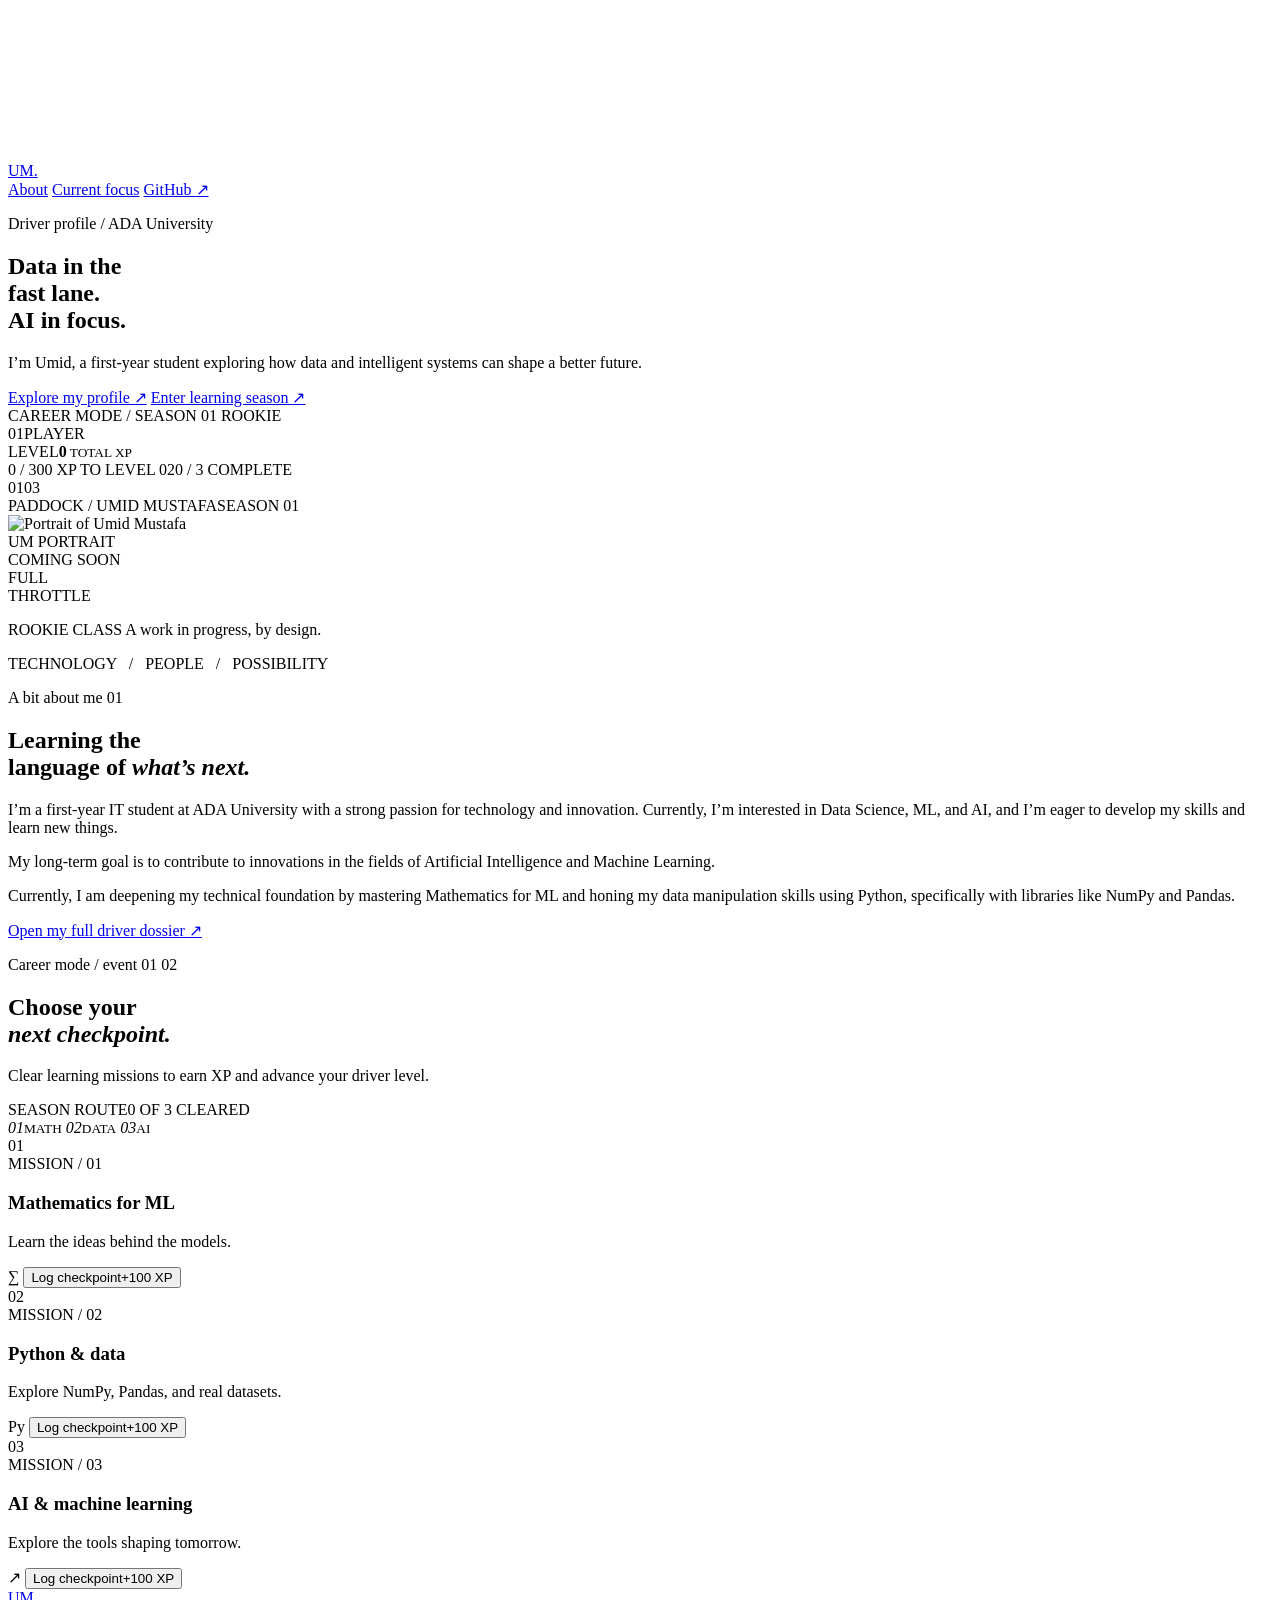
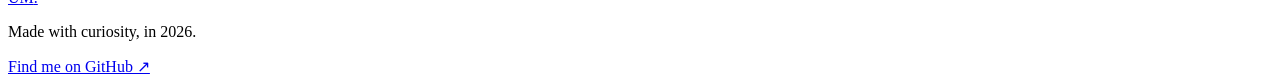
==== index.html @ b8871a7c "First commit: homepage" ====
<!doctype html>
<html lang="en">
  <head>
    <meta charset="utf-8" />
    <meta name="viewport" content="width=device-width, initial-scale=1" />
    <meta
      name="description"
      content="Umid Mustafa is an IT student at ADA University exploring data science, machine learning, and artificial intelligence."
    />
    <meta name="theme-color" content="#090e18" />
    <title>Umid Mustafa — Data in the Fast Lane</title>
    <link rel="preconnect" href="https://fonts.googleapis.com" />
    <link rel="preconnect" href="https://fonts.gstatic.com" crossorigin />
    <link
      href="https://fonts.googleapis.com/css2?family=DM+Mono:wght@400;500&family=Manrope:wght@400;500;600;700;800&display=swap"
      rel="stylesheet"
    />
    <link rel="stylesheet" href="styles.css" />
  </head>
  <body>
    <canvas id="neural-canvas" aria-hidden="true"></canvas>
    <header class="site-header">
      <a class="wordmark" href="#home" aria-label="Umid Mustafa, home">UM<span>.</span></a>
      <nav class="site-nav" aria-label="Main navigation">
          <a href="about.html">About</a>
        <a href="#focus">Current focus</a>
        <a class="nav-link" href="https://github.com/UmidMustafa" target="_blank" rel="noreferrer">
          GitHub <span aria-hidden="true">↗</span>
        </a>
      </nav>
    </header>

    <main>
      <section class="hero" id="home" aria-labelledby="hero-title">
        <div class="hero-copy">
          <p class="eyebrow"><span class="status-dot"></span> Driver profile / ADA University</p>
          <h1 id="hero-title">Data in the<br />fast lane.<br /><span>AI in focus.</span></h1>
          <p class="hero-intro">
            I’m Umid, a first-year student exploring how data and intelligent systems can shape a better future.
          </p>
          <div class="hero-actions">
            <a class="button button-primary" href="about.html">Explore my profile <span aria-hidden="true">↗</span></a>
            <a class="text-link" href="#focus">Enter learning season <span aria-hidden="true">↗</span></a>
          </div>
          <div class="season-card" aria-label="Career mode player progress">
            <div class="season-card-top"><span>CAREER MODE / SEASON 01</span><span class="season-status"><i></i> ROOKIE</span></div>
            <div class="season-level"><span class="level-number">01</span><span class="level-copy">PLAYER<br />LEVEL</span><span class="season-total"><strong class="xp-total">0</strong><small> TOTAL XP</small></span></div>
            <div class="xp-track" role="progressbar" aria-label="Progress to next level" aria-valuemin="0" aria-valuemax="300" aria-valuenow="0"><span class="xp-fill"></span></div>
            <div class="season-card-bottom"><span class="level-progress">0 / 300 XP TO LEVEL 02</span><span class="mission-counter">0 / 3 COMPLETE</span></div>
          </div>
          <div class="hero-index" aria-hidden="true"><span>01</span><span class="index-line"></span><span>03</span></div>
        </div>

        <div class="portrait-column">
          <div class="portrait-label"><span>PADDOCK / UMID MUSTAFA</span><span>SEASON 01</span></div>
          <div class="portrait-frame">
            <img class="portrait-image" src="pp.jpeg" alt="Portrait of Umid Mustafa" />
            <div class="portrait-placeholder" aria-hidden="true">
              <span class="placeholder-initials">UM</span>
              <span class="placeholder-caption">PORTRAIT<br />COMING SOON</span>
            </div>
            <span class="portrait-stamp" aria-hidden="true">FULL<br />THROTTLE</span>
          </div>
          <p class="portrait-note"><span>ROOKIE CLASS</span> A work in progress, by design.</p>
        </div>
        <div class="hero-side-note" aria-hidden="true">TECHNOLOGY &nbsp; / &nbsp; PEOPLE &nbsp; / &nbsp; POSSIBILITY</div>
      </section>

      <section class="about section-wrap" id="about" aria-labelledby="about-title">
        <div class="section-heading">
          <p class="eyebrow">A bit about me <span class="section-number">01</span></p>
          <h2 id="about-title">Learning the<br />language of <em>what’s next.</em></h2>
        </div>
        <div class="about-copy">
          <p class="about-lead">
            I’m a first-year IT student at ADA University with a strong passion for technology and innovation.
            Currently, I’m interested in Data Science, ML, and AI, and I’m eager to develop my skills and learn new things.
          </p>
          <p>
            My long-term goal is to contribute to innovations in the fields of Artificial Intelligence and Machine Learning.
          </p>
          <p>
            Currently, I am deepening my technical foundation by mastering Mathematics for ML and honing my data
            manipulation skills using Python, specifically with libraries like NumPy and Pandas.
          </p>
          <a class="text-link about-link" href="about.html">Open my full driver dossier <span aria-hidden="true">↗</span></a>
        </div>
      </section>

      <section class="focus" id="focus" aria-labelledby="focus-title">
        <div class="focus-inner">
          <div class="focus-heading">
            <p class="eyebrow">Career mode / event 01 <span class="section-number">02</span></p>
            <h2 id="focus-title">Choose your<br /><em>next checkpoint.</em></h2>
            <p class="focus-intro">Clear learning missions to earn XP and advance your driver level.</p>
          </div>
          <div class="focus-list">
            <div class="career-route" aria-label="Career mode checkpoint route">
              <div class="route-label"><span>SEASON ROUTE</span><span class="route-counter">0 OF 3 CLEARED</span></div>
              <div class="route-stops">
                <span class="route-progress"></span>
                <span class="route-stop" data-route="math"><i>01</i><small>MATH</small></span>
                <span class="route-stop" data-route="python"><i>02</i><small>DATA</small></span>
                <span class="route-stop" data-route="ai"><i>03</i><small>AI</small></span>
              </div>
            </div>
            <article class="focus-item" data-mission="math">
              <span class="focus-index">01</span>
              <div class="mission-copy"><span class="mission-kicker">MISSION / 01</span><h3>Mathematics for ML</h3><p>Learn the ideas behind the models.</p></div>
              <span class="focus-symbol" aria-hidden="true">∑</span>
              <button class="mission-button" type="button" aria-pressed="false"><span class="mission-action-label">Log checkpoint</span><span class="mission-award">+100 XP</span></button>
            </article>
            <article class="focus-item" data-mission="python">
              <span class="focus-index">02</span>
              <div class="mission-copy"><span class="mission-kicker">MISSION / 02</span><h3>Python &amp; data</h3><p>Explore NumPy, Pandas, and real datasets.</p></div>
              <span class="focus-symbol focus-python" aria-hidden="true">Py</span>
              <button class="mission-button" type="button" aria-pressed="false"><span class="mission-action-label">Log checkpoint</span><span class="mission-award">+100 XP</span></button>
            </article>
            <article class="focus-item" data-mission="ai">
              <span class="focus-index">03</span>
              <div class="mission-copy"><span class="mission-kicker">MISSION / 03</span><h3>AI &amp; machine learning</h3><p>Explore the tools shaping tomorrow.</p></div>
              <span class="focus-symbol" aria-hidden="true">↗</span>
              <button class="mission-button" type="button" aria-pressed="false"><span class="mission-action-label">Log checkpoint</span><span class="mission-award">+100 XP</span></button>
            </article>
          </div>
        </div>
      </section>
    </main>

    <footer class="site-footer">
      <a class="wordmark" href="#home" aria-label="Back to top">UM<span>.</span></a>
      <p>Made with curiosity, in 2026.</p>
      <a class="footer-link" href="https://github.com/UmidMustafa" target="_blank" rel="noreferrer">Find me on GitHub ↗</a>
    </footer>
    <script src="script.js"></script>
  </body>
</html>
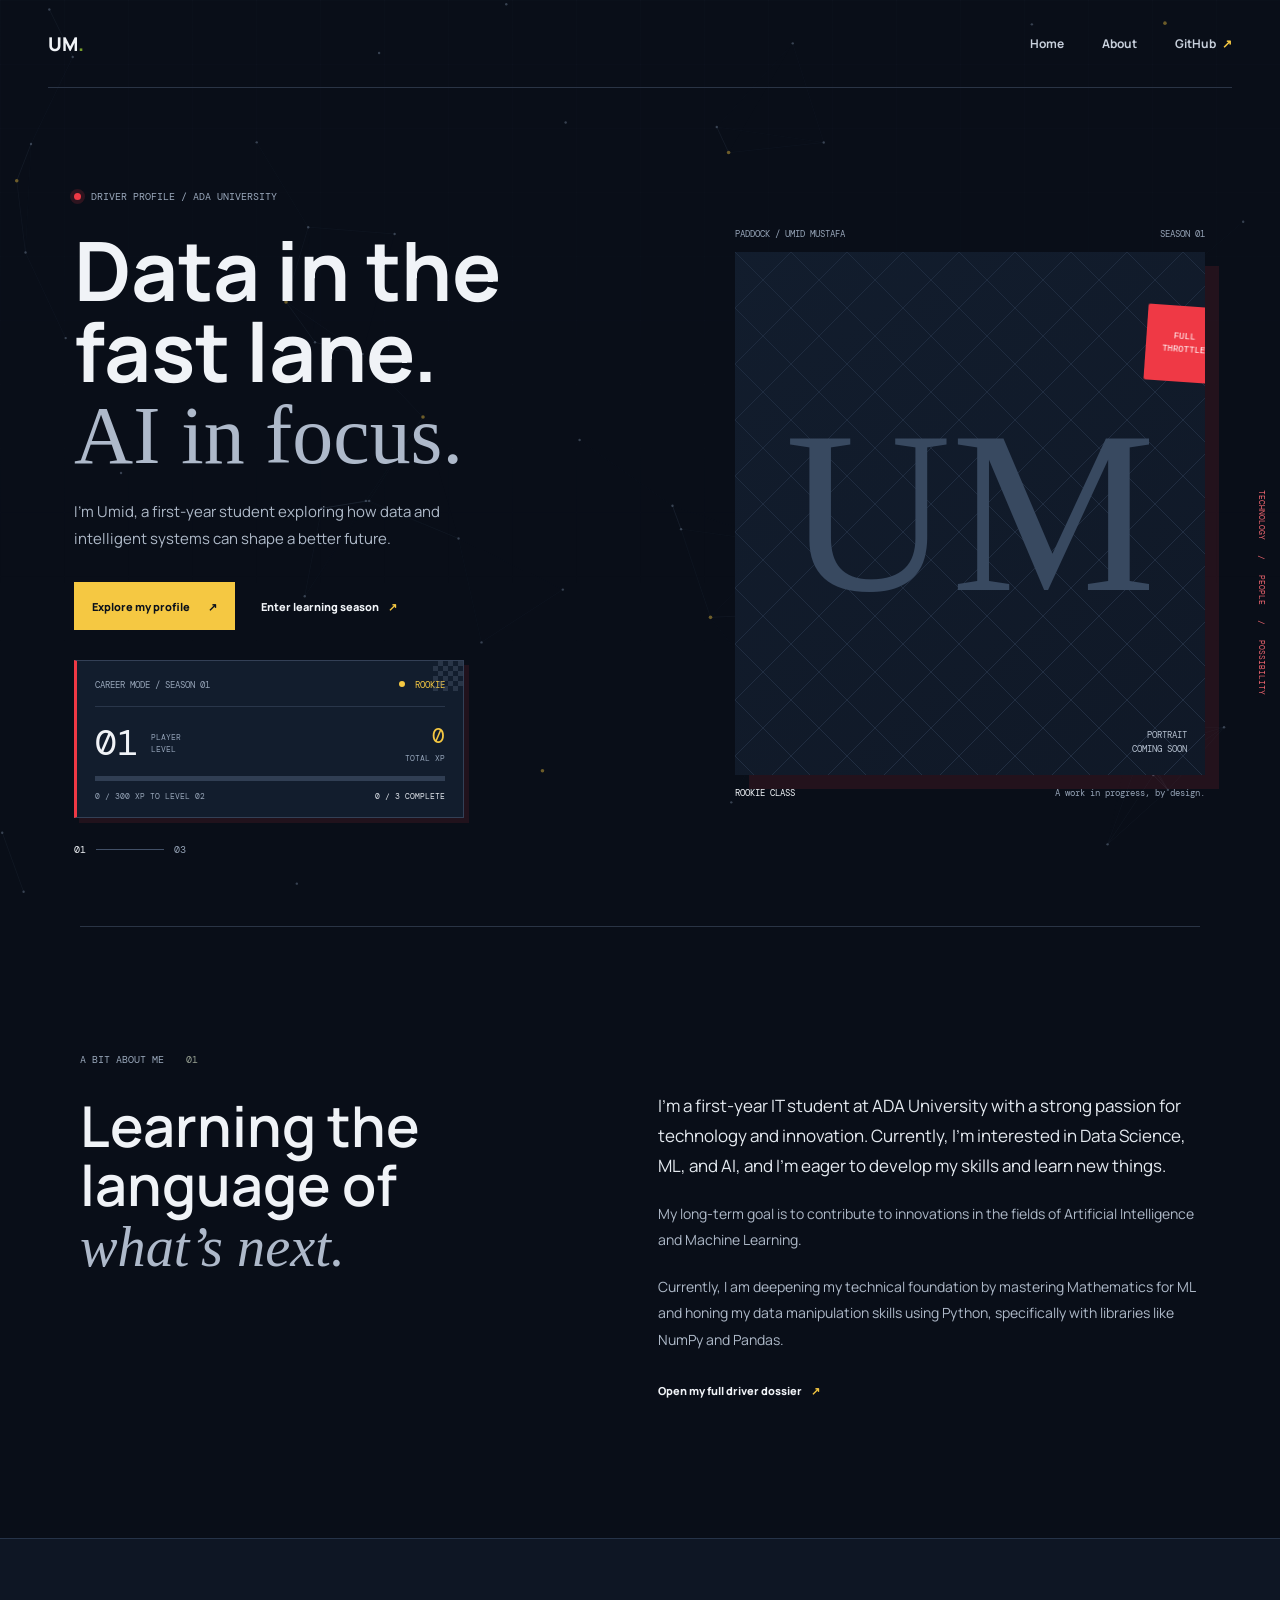
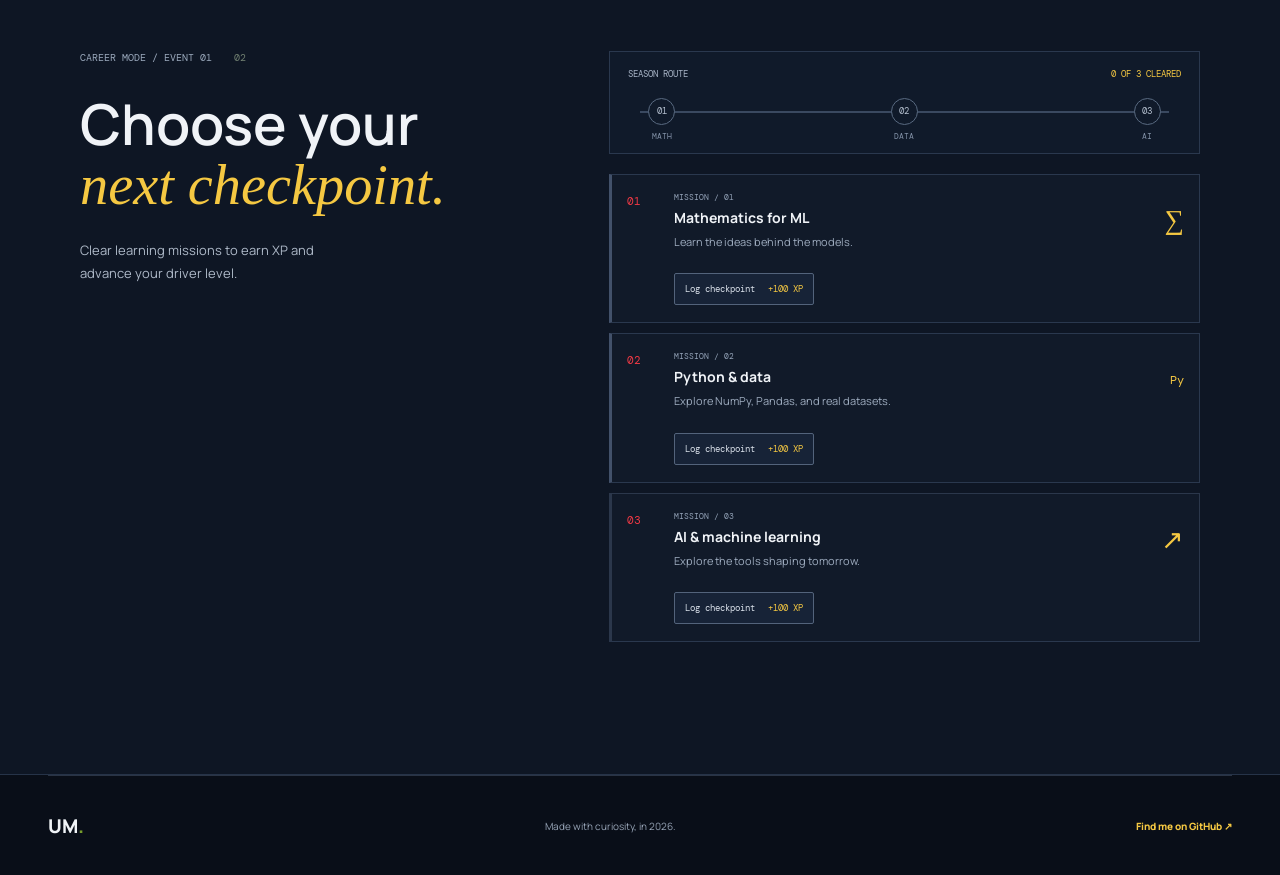
==== commit 2b1472b7: "Fifth commit: simplify home navigation" ====
--- a/index.html
+++ b/index.html
@@ -22,8 +22,8 @@
     <header class="site-header">
       <a class="wordmark" href="#home" aria-label="Umid Mustafa, home">UM<span>.</span></a>
       <nav class="site-nav" aria-label="Main navigation">
-          <a href="about.html">About</a>
-        <a href="#focus">Current focus</a>
+        <a href="#home">Home</a>
+        <a href="about.html">About</a>
         <a class="nav-link" href="https://github.com/UmidMustafa" target="_blank" rel="noreferrer">
           GitHub <span aria-hidden="true">↗</span>
         </a>
--- a/styles.css
+++ b/styles.css
@@ -0,0 +1,456 @@
+:root {
+  color-scheme: light;
+  --paper: #f4f5ef;
+  --ink: #172019;
+  --muted: #687168;
+  --green: #c8f169;
+  --line: #d9ddd3;
+  --serif: Georgia, "Times New Roman", serif;
+  --sans: "Manrope", "Avenir Next", sans-serif;
+  --mono: "DM Mono", "Courier New", monospace;
+}
+
+* { box-sizing: border-box; }
+html { scroll-behavior: smooth; }
+body {
+  margin: 0;
+  background: var(--paper);
+  color: var(--ink);
+  font-family: var(--sans);
+  -webkit-font-smoothing: antialiased;
+}
+a { color: inherit; text-decoration: none; }
+.site-header, .site-footer {
+  width: min(1320px, calc(100% - 96px));
+  margin-inline: auto;
+  display: flex;
+  align-items: center;
+  justify-content: space-between;
+}
+.site-header { height: 88px; border-bottom: 1px solid var(--line); }
+.wordmark { font-size: 19px; font-weight: 800; letter-spacing: 0; }
+.wordmark span { color: #769d2c; }
+.site-nav { display: flex; align-items: center; gap: 38px; font-size: 12px; font-weight: 700; }
+.site-nav a, .footer-link { transition: opacity 180ms ease; }
+.site-nav a:hover, .footer-link:hover { opacity: .58; }
+.nav-link span { padding-left: 4px; }
+
+.hero {
+  position: relative;
+  width: min(1320px, calc(100% - 96px));
+  min-height: 690px;
+  margin-inline: auto;
+  padding: 82px 0 70px;
+  display: grid;
+  grid-template-columns: 1.05fr .95fr;
+  align-items: center;
+  gap: 7%;
+}
+.hero-copy { padding: 20px 0 0 4.5%; }
+.eyebrow {
+  display: flex;
+  align-items: center;
+  gap: 10px;
+  margin: 0;
+  color: var(--muted);
+  font: 10px var(--mono);
+  letter-spacing: 0;
+  text-transform: uppercase;
+}
+.status-dot { width: 7px; height: 7px; border-radius: 50%; background: #779e34; box-shadow: 0 0 0 4px #e4edcf; }
+h1, h2, h3, p { margin-top: 0; }
+h1 {
+  margin: 27px 0 22px;
+  font-size: clamp(52px, 6.4vw, 88px);
+  line-height: .99;
+  font-weight: 700;
+  letter-spacing: 0;
+}
+h1 span, h2 em { font-family: var(--serif); font-weight: 400; }
+h1 span { color: #6d776e; }
+.hero-intro { max-width: 430px; margin-bottom: 30px; color: #505b52; font-size: 15px; line-height: 1.8; }
+.hero-actions { display: flex; align-items: center; gap: 26px; flex-wrap: wrap; }
+.button { min-height: 48px; display: inline-flex; align-items: center; gap: 18px; padding: 0 18px; font-size: 11px; font-weight: 800; }
+.button-primary { background: var(--green); transition: background 180ms ease, transform 180ms ease; }
+.button-primary:hover { background: #b6e451; transform: translateY(-2px); }
+.text-link { font-size: 11px; font-weight: 800; }
+.text-link span { margin-left: 7px; }
+.hero-index { width: 112px; display: flex; align-items: center; gap: 10px; margin-top: 76px; color: var(--muted); font: 10px var(--mono); }
+.hero-index span:first-child { color: var(--ink); }
+.index-line { flex: 1; height: 1px; background: #b7c0b5; }
+.portrait-column { position: relative; width: min(100%, 470px); justify-self: center; }
+.portrait-label, .portrait-note { display: flex; justify-content: space-between; color: var(--muted); font: 9px var(--mono); }
+.portrait-label { margin-bottom: 12px; }
+.portrait-frame {
+  position: relative;
+  aspect-ratio: 4 / 4.45;
+  overflow: hidden;
+  background-color: #e3e8dc;
+  background-image: linear-gradient(135deg, transparent 49.8%, #d4dccd 50%, transparent 50.2%), linear-gradient(45deg, transparent 49.8%, #d4dccd 50%, transparent 50.2%);
+  background-size: 56px 56px;
+}
+.portrait-image { position: absolute; inset: 0; width: 100%; height: 100%; object-fit: cover; object-position: center 35%; opacity: 0; transition: opacity 250ms ease; }
+.portrait-frame.has-image .portrait-image { opacity: 1; }
+.portrait-frame.has-image .portrait-placeholder { opacity: 0; }
+.portrait-placeholder { position: absolute; inset: 0; display: grid; place-items: center; transition: opacity 250ms ease; }
+.placeholder-initials { color: #bbc6b2; font-family: var(--serif); font-size: clamp(110px, 19vw, 230px); line-height: 1; }
+.placeholder-caption { position: absolute; right: 18px; bottom: 18px; color: #737e72; font: 9px/1.6 var(--mono); text-align: right; }
+.portrait-stamp { position: absolute; z-index: 1; right: -17px; top: 54px; width: 76px; height: 76px; display: grid; place-content: center; border-radius: 50%; background: var(--green); color: var(--ink); font: 9px/1.4 var(--mono); text-align: center; transform: rotate(9deg); }
+.portrait-note { margin: 12px 0 0; }
+.portrait-note span { color: var(--ink); }
+.hero-side-note { position: absolute; right: -35px; top: 48%; color: #9aa399; font: 8px var(--mono); writing-mode: vertical-rl; }
+
+.section-wrap { width: min(1120px, calc(100% - 96px)); margin-inline: auto; }
+.about { display: grid; grid-template-columns: .9fr 1.1fr; gap: 12%; padding-block: 126px 138px; border-top: 1px solid var(--line); }
+.section-number { margin-left: 12px; color: #97a092; }
+.section-heading h2, .focus-heading h2 { margin: 30px 0 0; font-size: clamp(38px, 4.4vw, 58px); line-height: 1.05; font-weight: 600; }
+.section-heading h2 em, .focus-heading h2 em { color: #6d776e; }
+.about-copy { padding-top: 38px; }
+.about-copy p { margin-bottom: 20px; color: #586258; font-size: 14px; line-height: 1.9; }
+.about-copy .about-lead { color: var(--ink); font-size: 17px; line-height: 1.75; }
+.about-link { display: inline-block; margin-top: 9px; }
+
+.focus { background: #1d2921; color: var(--paper); }
+.focus-inner { width: min(1120px, calc(100% - 96px)); margin-inline: auto; padding-block: 112px 122px; display: grid; grid-template-columns: .8fr 1.2fr; gap: 12%; }
+.focus .eyebrow { color: #a9b5a9; }
+.focus .section-number { color: #718071; }
+.focus-heading h2 { margin-top: 30px; }
+.focus-heading h2 em { color: var(--green); }
+.focus-intro { max-width: 265px; margin: 24px 0 0; color: #b0bbb1; font-size: 13px; line-height: 1.8; }
+.focus-list { padding-top: 10px; }
+.focus-item { min-height: 112px; display: grid; grid-template-columns: 38px 1fr 40px; align-items: center; gap: 15px; border-top: 1px solid #3c493f; }
+.focus-item:last-child { border-bottom: 1px solid #3c493f; }
+.focus-index { align-self: start; padding-top: 31px; color: #92a092; font: 10px var(--mono); }
+.focus-item h3 { margin: 0 0 7px; font-size: 15px; font-weight: 700; }
+.focus-item p { margin: 0; color: #aeb8af; font-size: 11px; line-height: 1.6; }
+.focus-symbol { justify-self: end; color: var(--green); font: 27px var(--serif); }
+.focus-python { font: 12px var(--mono); }
+
+.site-footer { min-height: 100px; }
+.site-footer p, .footer-link { margin: 0; color: var(--muted); font-size: 10px; }
+.footer-link { color: var(--ink); font-weight: 800; }
+
+@media (max-width: 800px) {
+  .site-header, .site-footer, .hero { width: min(100% - 48px, 620px); }
+  .site-header { height: 72px; }
+  .site-nav { gap: 20px; }
+  .hero { min-height: auto; padding: 68px 0 82px; grid-template-columns: 1fr; gap: 56px; }
+  .hero-copy { padding-left: 0; }
+  h1 { font-size: clamp(56px, 11vw, 78px); }
+  .hero-index { margin-top: 44px; }
+  .portrait-column { width: min(100%, 430px); }
+  .hero-side-note { right: -15px; top: auto; bottom: 140px; }
+  .section-wrap, .focus-inner { width: min(100% - 48px, 620px); }
+  .about, .focus-inner { grid-template-columns: 1fr; gap: 34px; }
+  .about { padding-block: 86px 94px; }
+  .about-copy { padding-top: 0; }
+  .focus-inner { padding-block: 82px 90px; }
+  .focus-intro { max-width: 380px; }
+}
+@media (max-width: 480px) {
+  .site-header, .site-footer, .hero, .section-wrap, .focus-inner { width: calc(100% - 36px); }
+  .site-nav { gap: 14px; font-size: 10px; }
+  .site-nav a:last-child { display: none; }
+  .hero { padding-top: 56px; gap: 48px; }
+  h1 { font-size: clamp(49px, 14vw, 65px); }
+  .hero-intro { font-size: 14px; }
+  .hero-actions { gap: 20px; }
+  .portrait-stamp { right: -8px; width: 66px; height: 66px; }
+  .about { padding-block: 72px 78px; }
+  .section-heading h2, .focus-heading h2 { font-size: 43px; }
+  .about-copy .about-lead { font-size: 15px; }
+  .focus-inner { padding-block: 72px 78px; }
+  .focus-item { grid-template-columns: 28px 1fr 30px; gap: 10px; }
+  .focus-item h3 { font-size: 13px; }
+  .site-footer { min-height: 88px; gap: 12px; }
+  .site-footer p { display: none; }
+}
+@media (prefers-reduced-motion: reduce) {
+  *, *::before, *::after { scroll-behavior: auto !important; transition-duration: .01ms !important; }
+}
+
+:root {
+  color-scheme: dark;
+  --paper: #090e18;
+  --ink: #f0f3f7;
+  --muted: #9aa8bb;
+  --green: #f5c842;
+  --line: #2a3445;
+  --race-red: #ef3945;
+  --panel: #111a29;
+  --mono: "DM Mono", "Courier New", monospace;
+}
+body { background: var(--paper); color: var(--ink); }
+body::before {
+  position: fixed;
+  z-index: 0;
+  inset: 0;
+  content: "";
+  pointer-events: none;
+  opacity: .16;
+  background-image: linear-gradient(rgba(144, 164, 191, .12) 1px, transparent 1px), linear-gradient(90deg, rgba(144, 164, 191, .12) 1px, transparent 1px);
+  background-size: 64px 64px;
+  mask-image: linear-gradient(to bottom, black, transparent 82%);
+}
+#neural-canvas { position: fixed; z-index: 0; inset: 0; width: 100%; height: 100%; opacity: .6; pointer-events: none; }
+.site-header, main, .site-footer { position: relative; z-index: 1; }
+.site-header { border-color: var(--line); }
+.site-nav { color: #c8d0dc; }
+.nav-link span, .text-link span { color: var(--green); }
+.status-dot { background: var(--race-red); box-shadow: 0 0 0 4px rgba(239, 57, 69, .16); }
+h1 span, .section-heading h2 em { color: #aeb9ca; }
+.hero-intro, .about-copy p { color: #aeb9c8; }
+.button-primary { background: var(--green); color: #0b111b; }
+.button-primary:hover { background: #ffda61; }
+.hero-index, .portrait-label, .portrait-note { color: #96a4b7; }
+.index-line { background: #425067; }
+.portrait-frame {
+  background-color: #111a29;
+  background-image: linear-gradient(135deg, transparent 49.8%, #263348 50%, transparent 50.2%), linear-gradient(45deg, transparent 49.8%, #263348 50%, transparent 50.2%);
+  box-shadow: 14px 14px 0 rgba(239, 57, 69, .11);
+}
+.portrait-placeholder { background: linear-gradient(145deg, rgba(19, 32, 50, .46), rgba(8, 14, 24, .12)); }
+.placeholder-initials { color: #384960; }
+.placeholder-caption { color: #b6c1d0; }
+.portrait-stamp { border-radius: 2px; background: var(--race-red); color: white; font-weight: 500; transform: rotate(4deg); }
+.hero-side-note { color: #ef6670; }
+.about { border-color: var(--line); }
+.about-copy .about-lead { color: #e4e9ef; }
+.focus { border-block: 1px solid #263348; background: #0e1624; color: var(--ink); }
+.focus-inner { align-items: start; }
+.focus .eyebrow { color: #9aa8bb; }
+.focus-heading h2 em { color: var(--green); }
+.focus-intro { color: #aeb9c8; }
+.season-card {
+  margin-top: 30px;
+  padding: 18px 18px 16px;
+  border: 1px solid #334056;
+  border-left: 3px solid var(--race-red);
+  background: #121d2d;
+}
+.season-card-top, .season-card-bottom { display: flex; justify-content: space-between; gap: 12px; color: #97a5b8; font: 9px var(--mono); }
+.season-card-top { padding-bottom: 15px; border-bottom: 1px solid #29364a; }
+.season-status { color: var(--green); }
+.season-status i { display: inline-block; width: 6px; height: 6px; margin-right: 5px; border-radius: 50%; background: var(--green); vertical-align: 1px; }
+.season-level { display: flex; align-items: center; gap: 12px; padding: 15px 0 13px; }
+.level-number { color: var(--ink); font: 36px/.9 var(--mono); }
+.level-copy { color: #93a2b7; font: 8px/1.5 var(--mono); }
+.season-total { margin-left: auto; text-align: right; }
+.season-total strong { color: var(--green); font: 21px var(--mono); }
+.season-total small { display: block; margin-top: 3px; color: #93a2b7; font: 8px var(--mono); }
+.xp-track { height: 5px; overflow: hidden; background: #303e53; }
+.xp-fill { display: block; width: 0; height: 100%; background: var(--green); transition: width 350ms ease; }
+.season-card-bottom { padding-top: 10px; font-size: 8px; }
+.mission-counter { color: #e1e6ed; }
+.focus-list { padding-top: 0; }
+.focus-item {
+  min-height: 138px;
+  grid-template-columns: 34px minmax(0, 1fr) 28px;
+  align-content: center;
+  column-gap: 13px;
+  border-color: #2b374b;
+}
+.focus-item:last-child { border-color: #2b374b; }
+.focus-index { grid-row: 1 / span 2; padding-top: 2px; color: #8292a8; }
+.mission-copy { min-width: 0; }
+.focus-item h3 { margin-bottom: 6px; color: #f0f3f7; font-size: 14px; }
+.focus-item p { color: #9eacbf; font-size: 11px; }
+.focus-symbol { color: var(--green); }
+.mission-button {
+  grid-column: 2 / -1;
+  justify-self: start;
+  display: inline-flex;
+  align-items: center;
+  gap: 13px;
+  min-height: 30px;
+  margin-top: 8px;
+  padding: 0 10px;
+  border: 1px solid #45536a;
+  border-radius: 2px;
+  background: transparent;
+  color: #dce3ec;
+  font: 9px var(--mono);
+  cursor: pointer;
+  transition: background 160ms ease, border-color 160ms ease, color 160ms ease;
+}
+.mission-button:hover { border-color: var(--green); color: var(--green); }
+.mission-award { color: var(--green); }
+.mission-button[aria-pressed="true"] { border-color: var(--green); background: rgba(245, 200, 66, .12); color: var(--green); }
+.mission-button[aria-pressed="true"] .mission-award { display: none; }
+.mission-button[aria-pressed="true"] .mission-action-label::before { content: "✓ "; }
+.site-footer { min-height: 100px; border-top: 1px solid var(--line); }
+.site-footer p { color: #98a5b7; }
+.footer-link { color: var(--green); }
+a:focus-visible, button:focus-visible { outline: 2px solid var(--green); outline-offset: 4px; }
+
+@media (max-width: 800px) {
+  .site-header, .site-footer, .hero { width: min(100% - 48px, 620px); }
+  .section-wrap, .focus-inner { width: min(100% - 48px, 620px); }
+  .focus-inner { gap: 34px; }
+}
+@media (max-width: 480px) {
+  .site-header, .site-footer, .hero, .section-wrap, .focus-inner { width: calc(100% - 36px); }
+  .season-card { padding: 15px 12px 13px; }
+  .season-card-bottom { font-size: 7px; }
+  .focus-item { grid-template-columns: 26px minmax(0, 1fr) 24px; gap: 9px; }
+  .focus-item h3 { font-size: 12px; }
+  .mission-button { min-height: 32px; }
+}
+@media (prefers-reduced-motion: reduce) {
+  #neural-canvas { opacity: .35; }
+  .xp-fill { transition: none; }
+}
+
+.hero-copy .season-card { width: min(100%, 390px); margin-top: 30px; }
+.season-card { position: relative; overflow: hidden; box-shadow: 5px 5px 0 rgba(239, 57, 69, .1); }
+.season-card::after {
+  position: absolute;
+  top: 0;
+  right: 0;
+  width: 30px;
+  height: 30px;
+  background: conic-gradient(#65738a 25%, transparent 0 50%, #65738a 0 75%, transparent 0) 0 / 10px 10px;
+  content: "";
+  opacity: .28;
+  pointer-events: none;
+}
+.hero-index { margin-top: 25px; }
+.focus-heading h2 em { display: inline-block; }
+.career-route { margin-bottom: 20px; padding: 16px 18px 12px; border: 1px solid #2a384e; background: #101a2a; }
+.route-label { display: flex; justify-content: space-between; gap: 12px; color: #a7b3c5; font: 9px var(--mono); }
+.route-counter { color: var(--green); }
+.route-stops { position: relative; display: flex; justify-content: space-between; margin: 18px 12px 0; }
+.route-stops::before { position: absolute; top: 13px; right: 0; left: 0; height: 2px; background: #3a4960; content: ""; }
+.route-progress { position: absolute; z-index: 1; top: 13px; left: 0; width: 0; max-width: 100%; height: 2px; background: var(--race-red); box-shadow: 0 0 10px rgba(239, 57, 69, .7); transition: width 350ms ease; }
+.route-stop { position: relative; z-index: 2; display: grid; justify-items: center; gap: 6px; min-width: 44px; color: #8392a8; }
+.route-stop i { width: 27px; height: 27px; display: grid; place-items: center; border: 1px solid #596a81; border-radius: 50%; background: #101a2a; color: #b6c1d0; font: normal 9px var(--mono); transition: color 180ms ease, border-color 180ms ease, background 180ms ease; }
+.route-stop small { font: 8px var(--mono); }
+.route-stop.is-complete i { border-color: var(--green); background: var(--green); color: #111827; }
+.route-stop.is-complete small { color: var(--green); }
+.focus-item {
+  position: relative;
+  min-height: 134px;
+  margin-bottom: 10px;
+  padding: 17px 15px;
+  border: 1px solid #2a384e;
+  border-left: 3px solid #42516a;
+  background: #111a29;
+  transition: border-color 180ms ease, background 180ms ease, transform 180ms ease;
+}
+.focus-item:last-child { border-bottom: 1px solid #2a384e; }
+.focus-item:hover { transform: translateX(3px); border-color: #596a81; }
+.focus-item.is-complete { border-left-color: var(--green); background: #152131; }
+.focus-index { color: var(--race-red); font-size: 11px; }
+.mission-kicker { display: block; margin-bottom: 6px; color: #94a3b8; font: 8px var(--mono); }
+.mission-button { min-height: 32px; border-color: #53637b; background: #172337; }
+.mission-button[aria-pressed="true"] { background: rgba(245, 200, 66, .13); }
+.mission-button:hover { background: rgba(245, 200, 66, .08); }
+.mission-symbol { color: var(--green); }
+
+@media (max-width: 800px) {
+  .hero-copy .season-card { margin-top: 24px; }
+  .hero-index { margin-top: 28px; }
+  .focus-item:hover { transform: none; }
+}
+@media (prefers-reduced-motion: reduce) {
+  .focus-item, .route-progress, .route-stop i { transition: none; }
+  .focus-item:hover { transform: none; }
+}
+
+.about-page .site-nav a[aria-current="page"] { color: var(--green); }
+.about-main { position: relative; z-index: 1; }
+.about-hero {
+  width: min(1320px, calc(100% - 96px));
+  min-height: 430px;
+  margin-inline: auto;
+  padding-block: 70px 82px;
+  display: grid;
+  grid-template-columns: 1.05fr .75fr;
+  align-items: center;
+  gap: 10%;
+}
+.about-hero h1 { margin: 24px 0 20px; }
+.about-hero h1 span { color: var(--race-red); }
+.about-hero-copy { max-width: 560px; margin-bottom: 25px; color: #b0bdcf; font-size: 15px; line-height: 1.85; }
+.about-hero .button-primary { margin-top: 2px; }
+.about-player-card { width: 100%; margin: 0; padding: 22px; }
+.about-player-card .season-level { padding-block: 22px 19px; }
+.about-player-card .level-number { font-size: 50px; }
+.about-player-note { margin: 15px 0 0; color: #92a1b5; font: 9px var(--mono); }
+
+.milestone-board {
+  padding-block: 82px 100px;
+  border-block: 1px solid #263348;
+  background: #0e1624;
+}
+.milestone-inner { width: min(1120px, calc(100% - 96px)); margin-inline: auto; }
+.milestone-heading { display: flex; justify-content: space-between; align-items: end; gap: 28px; margin-bottom: 40px; }
+.milestone-heading h2 { margin: 22px 0 0; font-size: clamp(38px, 4.4vw, 58px); line-height: 1.05; font-weight: 600; }
+.milestone-heading h2 em { color: var(--green); font-family: var(--serif); font-weight: 400; }
+.milestone-summary { display: flex; gap: 22px; padding-bottom: 5px; }
+.milestone-summary span { display: grid; gap: 5px; color: #a7b3c5; font: 8px var(--mono); }
+.milestone-summary strong { color: var(--green); font: 17px var(--mono); }
+.milestone-list { position: relative; display: grid; gap: 13px; }
+.milestone-list::before { position: absolute; top: 39px; bottom: 39px; left: 23px; width: 2px; background: #34445b; content: ""; }
+.milestone-card {
+  position: relative;
+  display: grid;
+  grid-template-columns: 48px minmax(0, 1fr);
+  gap: 18px;
+  padding: 20px 24px 21px 12px;
+  border: 1px solid #2a384e;
+  border-left: 3px solid #45556e;
+  background: #111a29;
+}
+.milestone-card.is-cleared { border-left-color: var(--green); }
+.milestone-card.is-active { border-left-color: var(--race-red); }
+.milestone-node { position: relative; z-index: 1; width: 25px; height: 25px; margin: 2px 0 0 0; display: grid; place-items: center; border: 1px solid #64748b; border-radius: 50%; background: #111a29; color: #c4cfdd; font: 8px var(--mono); }
+.milestone-card.is-cleared .milestone-node { border-color: var(--green); background: var(--green); color: #111827; }
+.milestone-card.is-active .milestone-node { border-color: var(--race-red); color: #ff858d; box-shadow: 0 0 0 4px rgba(239, 57, 69, .1); }
+.milestone-content { min-width: 0; }
+.milestone-meta { display: flex; justify-content: space-between; align-items: center; gap: 16px; margin-bottom: 10px; color: #9eacbf; font: 9px var(--mono); }
+.milestone-status { color: var(--green); }
+.is-active .milestone-status { color: #ff7882; }
+.milestone-content h3 { margin: 0 0 8px; color: #f0f3f7; font-size: 18px; }
+.milestone-content p { max-width: 680px; margin: 0; color: #aeb9c8; font-size: 13px; line-height: 1.75; }
+.score-readout { display: flex; align-items: baseline; gap: 7px; margin: 9px 0 12px; color: var(--green); font: 34px var(--mono); }
+.score-readout span { color: #9eacbf; font-size: 13px; }
+.score-meter { height: 5px; max-width: 420px; overflow: hidden; background: #303e53; }
+.score-meter span { display: block; width: 97.6%; height: 100%; background: var(--green); }
+.milestone-footer { display: flex; flex-wrap: wrap; gap: 8px; margin-top: 13px; }
+.milestone-tag { padding: 6px 8px; border: 1px solid #34445b; color: #b8c5d6; font: 8px var(--mono); }
+.milestone-card.is-cleared .milestone-tag { border-color: rgba(245, 200, 66, .35); color: var(--green); }
+.milestone-card.is-active .milestone-tag { border-color: rgba(239, 57, 69, .45); color: #ff858d; }
+
+.about-story { width: min(1120px, calc(100% - 96px)); margin-inline: auto; padding-block: 104px 112px; display: grid; grid-template-columns: .8fr 1.2fr; gap: 12%; }
+.about-story-heading h2 { margin: 26px 0 0; font-size: clamp(36px, 4vw, 52px); line-height: 1.08; font-weight: 600; }
+.about-story-heading h2 em { color: var(--green); font-family: var(--serif); font-weight: 400; }
+.about-story-copy { padding-top: 32px; }
+.about-story-copy p { margin-bottom: 18px; color: #aeb9c8; font-size: 14px; line-height: 1.9; }
+.about-story-copy .about-story-lead { color: #edf1f6; font-size: 17px; line-height: 1.75; }
+.about-return { display: inline-flex; margin-top: 8px; }
+
+@media (max-width: 800px) {
+  .about-hero, .about-story { width: min(100% - 48px, 620px); grid-template-columns: 1fr; gap: 36px; }
+  .about-hero { padding-block: 58px 72px; }
+  .about-player-card { max-width: 450px; }
+  .milestone-inner { width: min(100% - 48px, 620px); }
+  .milestone-heading { align-items: start; flex-direction: column; }
+  .milestone-summary { padding: 0; }
+  .milestone-board { padding-block: 70px 80px; }
+  .about-story { padding-block: 76px 86px; }
+  .about-story-copy { padding-top: 0; }
+}
+@media (max-width: 480px) {
+  .about-hero, .about-story, .milestone-inner { width: calc(100% - 36px); }
+  .about-hero h1 { font-size: 52px; }
+  .about-hero-copy { font-size: 14px; }
+  .about-player-card { padding: 17px 14px; }
+  .milestone-heading h2, .about-story-heading h2 { font-size: 40px; }
+  .milestone-summary { width: 100%; justify-content: space-between; gap: 10px; }
+  .milestone-card { grid-template-columns: 32px minmax(0, 1fr); gap: 10px; padding: 16px 12px 17px 9px; }
+  .milestone-list::before { left: 19px; }
+  .milestone-content h3 { font-size: 15px; }
+  .milestone-content p { font-size: 12px; }
+  .score-readout { font-size: 29px; }
+}
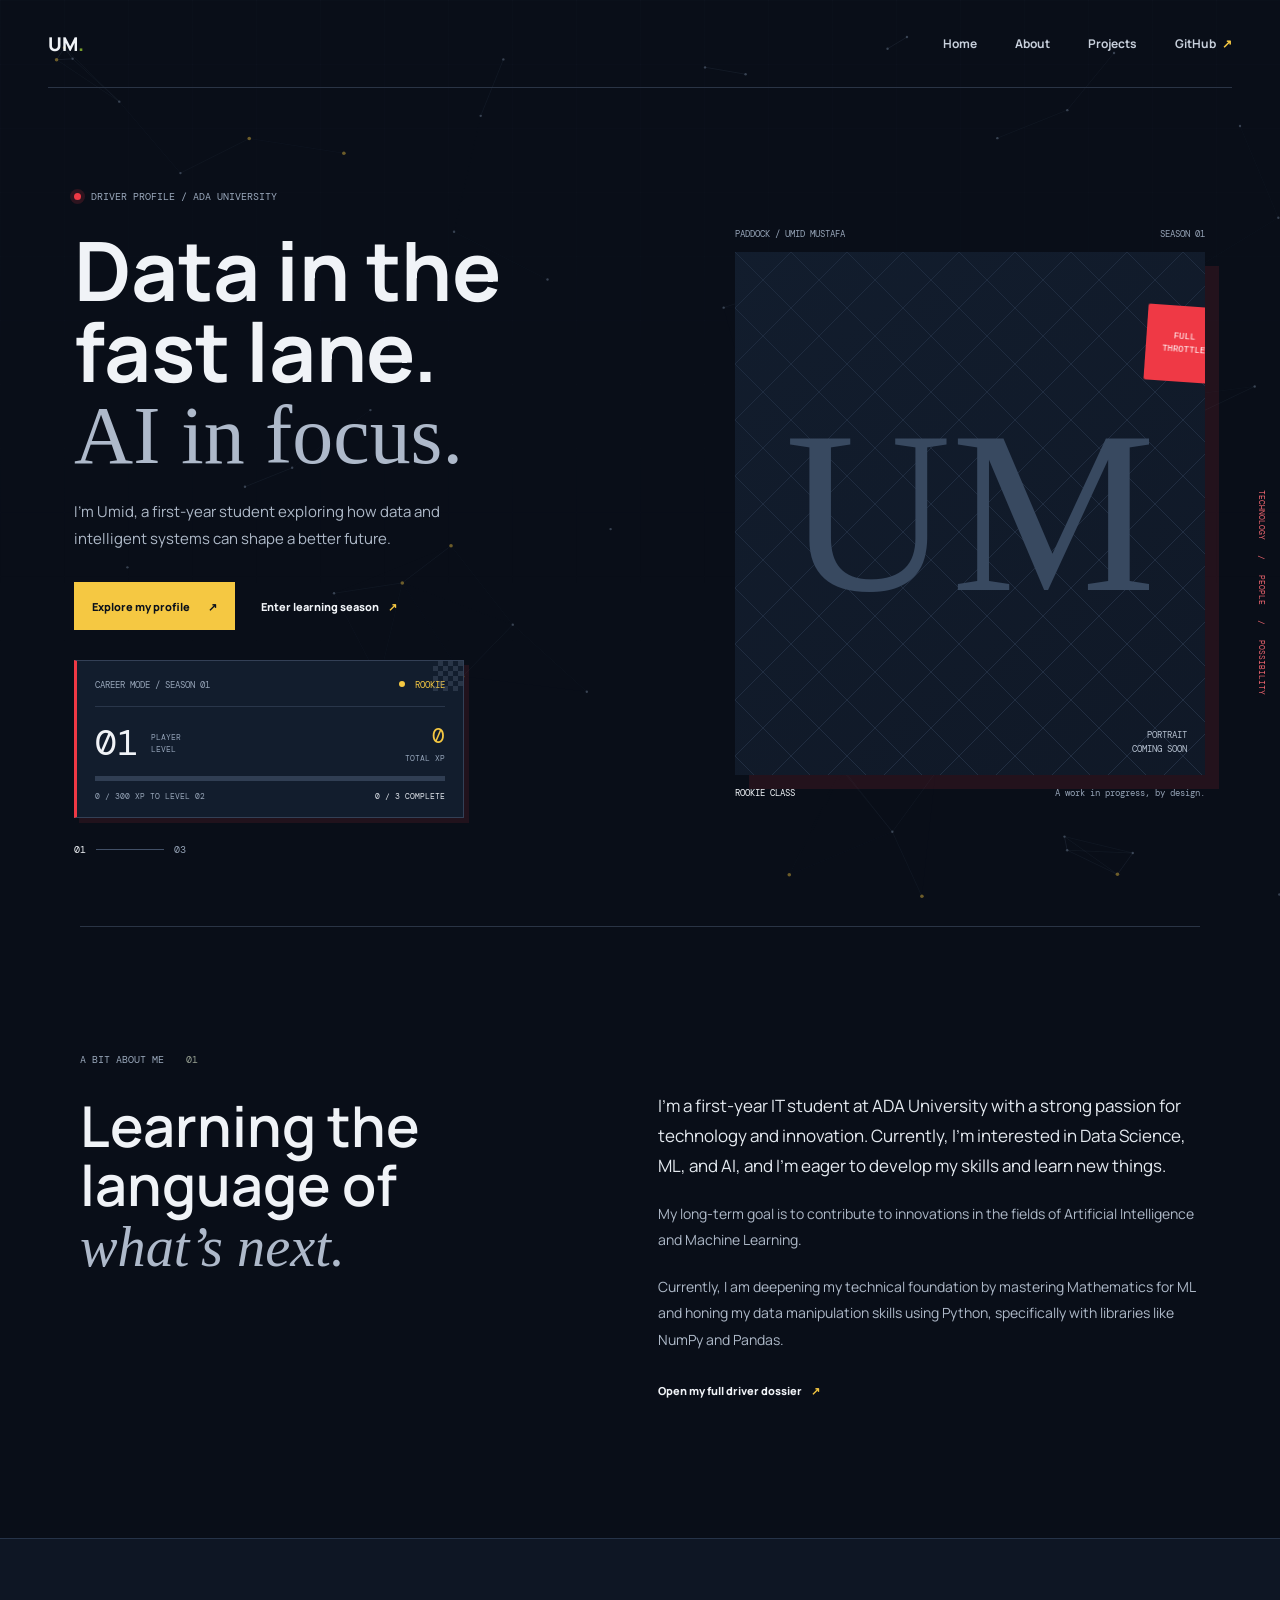
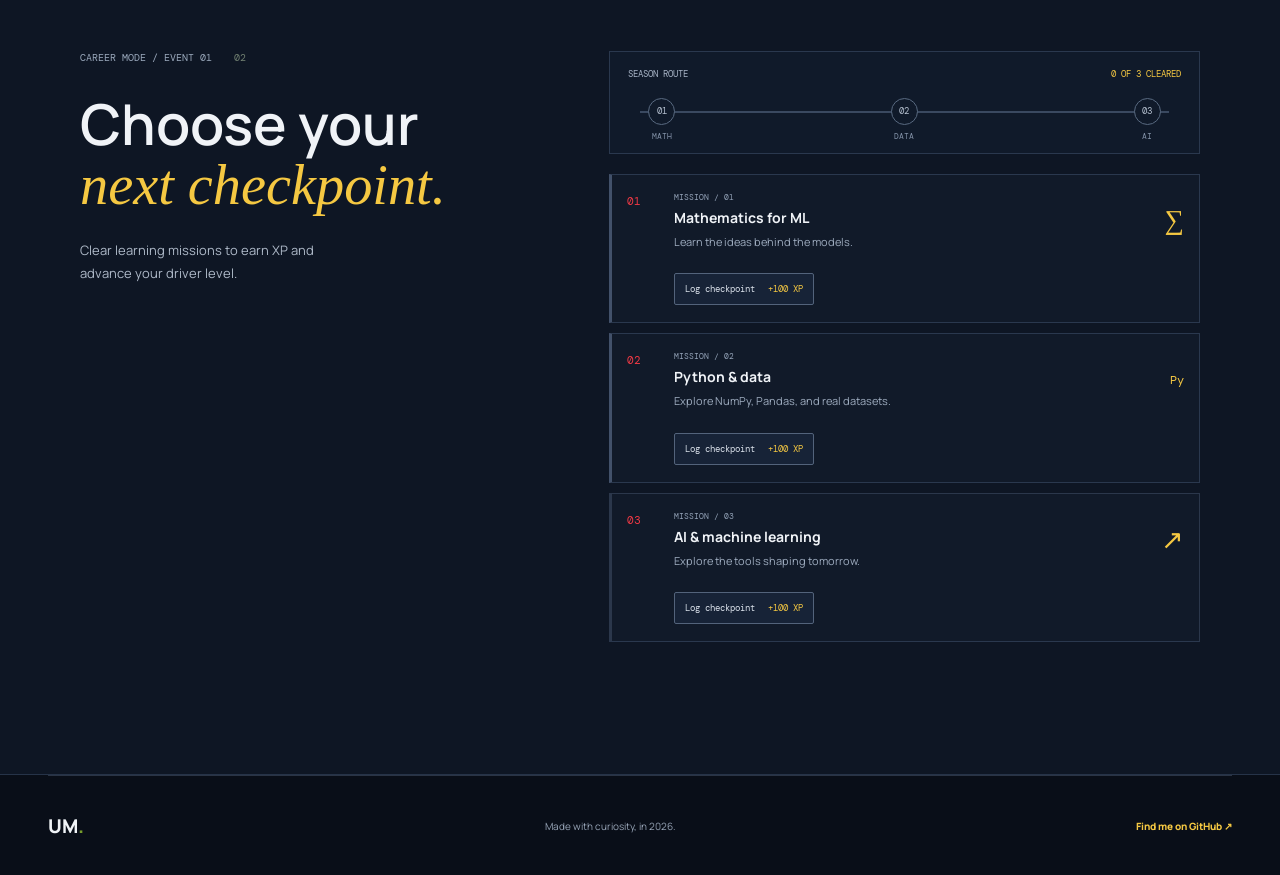
==== commit 47c4180b: "Eleventh commit: link Projects from Home" ====
--- a/index.html
+++ b/index.html
@@ -24,6 +24,7 @@
       <nav class="site-nav" aria-label="Main navigation">
         <a href="#home">Home</a>
         <a href="about.html">About</a>
+        <a href="projects.html">Projects</a>
         <a class="nav-link" href="https://github.com/UmidMustafa" target="_blank" rel="noreferrer">
           GitHub <span aria-hidden="true">↗</span>
         </a>
--- a/styles.css
+++ b/styles.css
@@ -453,4 +453,107 @@
   .milestone-content h3 { font-size: 15px; }
   .milestone-content p { font-size: 12px; }
   .score-readout { font-size: 29px; }
+}
+
+.project-page .site-nav a[aria-current="page"] { color: var(--green); }
+.projects-main { position: relative; z-index: 1; }
+.project-hero {
+  width: min(1320px, calc(100% - 96px));
+  min-height: 430px;
+  margin-inline: auto;
+  padding-block: 72px 82px;
+  display: grid;
+  grid-template-columns: 1.05fr .75fr;
+  align-items: center;
+  gap: 10%;
+}
+.project-hero h1 { margin: 24px 0 20px; }
+.project-hero h1 span { color: var(--green); }
+.project-hero-intro { max-width: 520px; margin-bottom: 25px; color: #b0bdcf; font-size: 15px; line-height: 1.85; }
+.project-hero-stats { display: flex; gap: 30px; margin: 0 0 25px; }
+.project-hero-stats div { display: grid; gap: 4px; }
+.project-hero-stats strong { color: var(--green); font: 22px var(--mono); }
+.project-hero-stats span { color: #9aa8bb; font: 8px var(--mono); }
+.project-status-panel { padding: 22px; border: 1px solid #334056; border-left: 3px solid var(--race-red); background: #121d2d; box-shadow: 5px 5px 0 rgba(239, 57, 69, .1); }
+.project-status-number { margin: 24px 0 10px; color: var(--green); font: 76px/.9 var(--mono); }
+.project-status-name { color: #e5eaf1; font: 12px/1.6 var(--mono); }
+.project-status-footer { display: flex; justify-content: space-between; gap: 12px; margin-top: 21px; padding-top: 13px; border-top: 1px solid #29364a; color: #9aa8bb; font: 8px var(--mono); }
+.project-feature { width: min(1120px, calc(100% - 96px)); margin-inline: auto; padding-block: 28px 98px; display: grid; grid-template-columns: 1.1fr .9fr; align-items: center; gap: 8%; border-top: 1px solid #263348; }
+.project-photo { min-width: 0; margin: 0; border: 1px solid #334056; background: #111a29; }
+.project-photo img { display: block; width: 100%; aspect-ratio: 3 / 2; object-fit: cover; }
+.project-photo figcaption { display: flex; justify-content: space-between; gap: 10px; padding: 11px 13px; color: #9eacbf; font: 8px var(--mono); }
+.project-details h2 { margin: 22px 0 16px; font-size: clamp(36px, 4vw, 52px); line-height: 1.04; font-weight: 600; }
+.project-details h2 em { color: var(--green); font-family: var(--serif); font-weight: 400; }
+.project-description { margin-bottom: 20px; color: #aeb9c8; font-size: 13px; line-height: 1.85; }
+.gate-grid { display: grid; grid-template-columns: repeat(4, minmax(0, 1fr)); gap: 7px; margin: 23px 0 25px; }
+.gate-grid div { min-height: 68px; display: grid; align-content: center; justify-items: center; gap: 5px; border: 1px solid #2a384e; background: #111a29; }
+.gate-grid span { color: var(--green); font: 19px var(--serif); }
+.gate-grid strong { color: #dce3ec; font: 8px var(--mono); }
+.youtube-link { gap: 10px; }
+.youtube-link > span:first-child { color: var(--race-red); }
+
+.logic-lab { display: grid; grid-template-columns: .7fr 1.3fr; align-items: center; gap: 8%; padding: 86px max(48px, calc((100% - 1120px) / 2)); border-block: 1px solid #263348; background: #0e1624; }
+.logic-lab-heading h2, .project-video-heading h2 { margin: 24px 0 14px; font-size: clamp(36px, 4vw, 52px); line-height: 1.05; font-weight: 600; }
+.logic-lab-heading h2 em, .project-video-heading h2 em { color: var(--green); font-family: var(--serif); font-weight: 400; }
+.logic-lab-heading > p:last-child { max-width: 280px; margin: 0; color: #aeb9c8; font-size: 13px; line-height: 1.8; }
+.logic-bench { min-width: 0; padding: 18px; border: 1px solid #34445b; background: #111a29; box-shadow: 5px 5px 0 rgba(239, 57, 69, .08); }
+.gate-selector { display: grid; grid-template-columns: repeat(4, minmax(0, 1fr)); gap: 7px; }
+.gate-selector button { min-height: 38px; border: 1px solid #3b4b62; border-radius: 2px; background: #172337; color: #aeb9c8; font: 9px var(--mono); cursor: pointer; transition: background 160ms ease, border-color 160ms ease, color 160ms ease; }
+.gate-selector button:hover { border-color: var(--green); color: var(--green); }
+.gate-selector button[aria-pressed="true"] { border-color: var(--race-red); background: rgba(239, 57, 69, .14); color: #ff8790; }
+.logic-circuit { min-height: 172px; display: grid; grid-template-columns: minmax(80px, 1fr) minmax(22px, .35fr) minmax(88px, .8fr) minmax(22px, .35fr) minmax(74px, .75fr); align-items: center; gap: 8px; padding: 24px 4px; }
+.logic-inputs { display: grid; gap: 9px; }
+.logic-input { min-width: 0; min-height: 49px; display: flex; justify-content: space-between; align-items: center; gap: 6px; padding: 0 9px; border: 1px solid #465770; border-radius: 2px; background: #152235; color: #aeb9c8; cursor: pointer; }
+.logic-input span { font: 8px var(--mono); }
+.logic-input .logic-bit { color: #c9d4e2; font: 14px var(--mono); }
+.logic-input[aria-pressed="true"] { border-color: var(--green); background: rgba(245, 200, 66, .1); color: var(--green); }
+.logic-input[aria-pressed="true"] .logic-bit { color: var(--green); }
+.logic-wire { height: 2px; background: #52647d; }
+.logic-gate-display { min-height: 92px; display: grid; align-content: center; justify-items: center; gap: 8px; border: 1px solid #3b4b62; background: #172337; }
+.active-gate-label { color: #aeb9c8; font: 7px var(--mono); }
+.gate-symbol { color: var(--green); font: 35px var(--serif); }
+.logic-output { display: grid; justify-items: center; gap: 5px; }
+.logic-output > span, .logic-output-state { color: #9aa8bb; font: 8px var(--mono); }
+.logic-output-bit { color: var(--green); font: 38px var(--mono); }
+.logic-output-state { color: var(--green); }
+.bench-footer { display: flex; justify-content: space-between; gap: 10px; padding-top: 12px; border-top: 1px solid #29364a; color: #8f9db0; font: 8px var(--mono); }
+.bench-footer b { color: var(--green); font-weight: 500; }
+.project-video { width: min(1120px, calc(100% - 96px)); margin-inline: auto; padding-block: 88px 104px; }
+.project-video-heading { display: flex; justify-content: space-between; align-items: end; gap: 28px; margin-bottom: 28px; }
+.project-video-heading h2 { margin-bottom: 0; }
+.project-video-heading .text-link { padding-bottom: 6px; }
+.project-video-frame { width: 100%; aspect-ratio: 16 / 9; border: 1px solid #334056; background: #111a29; }
+.project-video-frame iframe { display: block; width: 100%; height: 100%; border: 0; }
+
+@media (max-width: 800px) {
+  .project-hero, .project-feature, .project-video { width: min(100% - 48px, 620px); }
+  .project-hero { grid-template-columns: 1fr; gap: 34px; padding-block: 58px 72px; }
+  .project-status-panel { max-width: 450px; }
+  .project-feature { grid-template-columns: 1fr; gap: 30px; padding-block: 28px 78px; }
+  .project-details { max-width: 540px; }
+  .logic-lab { grid-template-columns: 1fr; gap: 30px; padding: 70px max(24px, calc((100% - 620px) / 2)); }
+  .logic-lab-heading > p:last-child { max-width: 400px; }
+  .project-video { padding-block: 72px 84px; }
+}
+@media (max-width: 480px) {
+  .project-hero, .project-feature, .project-video { width: calc(100% - 36px); }
+  .project-hero { padding-block: 52px 60px; }
+  .project-hero h1 { font-size: 52px; }
+  .project-hero-intro { font-size: 14px; }
+  .project-hero-stats { gap: 20px; }
+  .project-status-panel { padding: 17px 14px; }
+  .project-status-footer { flex-wrap: wrap; }
+  .project-photo figcaption { font-size: 7px; }
+  .gate-grid { grid-template-columns: repeat(2, minmax(0, 1fr)); }
+  .logic-lab { padding: 62px 18px; }
+  .logic-bench { padding: 13px; }
+  .logic-circuit { min-height: 0; grid-template-columns: 1fr; gap: 11px; padding: 18px 0; }
+  .logic-inputs { grid-template-columns: repeat(2, minmax(0, 1fr)); }
+  .logic-wire { width: 2px; height: 15px; justify-self: center; }
+  .logic-gate-display { min-height: 72px; }
+  .logic-output { padding-block: 6px; }
+  .project-video-heading { align-items: start; flex-direction: column; gap: 16px; }
+}
+@media (prefers-reduced-motion: reduce) {
+  .gate-selector button, .logic-input { transition: none; }
 }
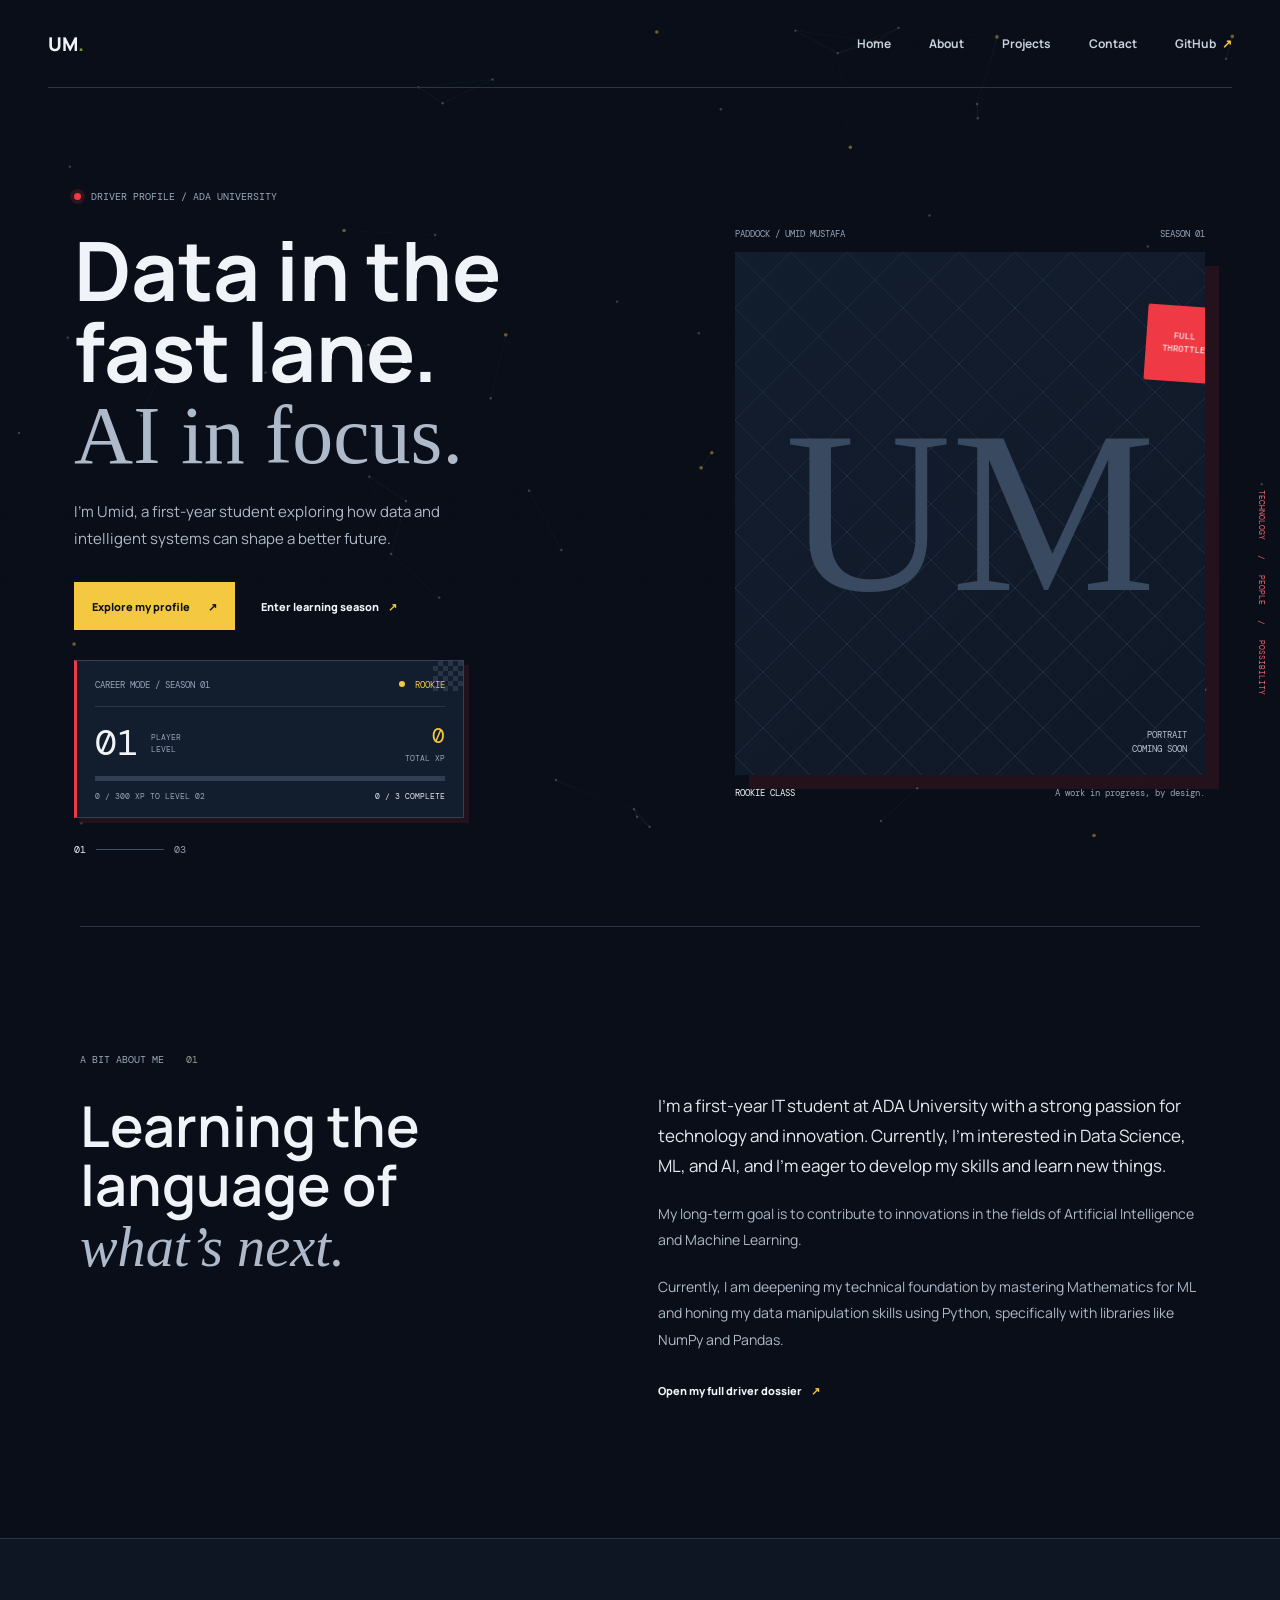
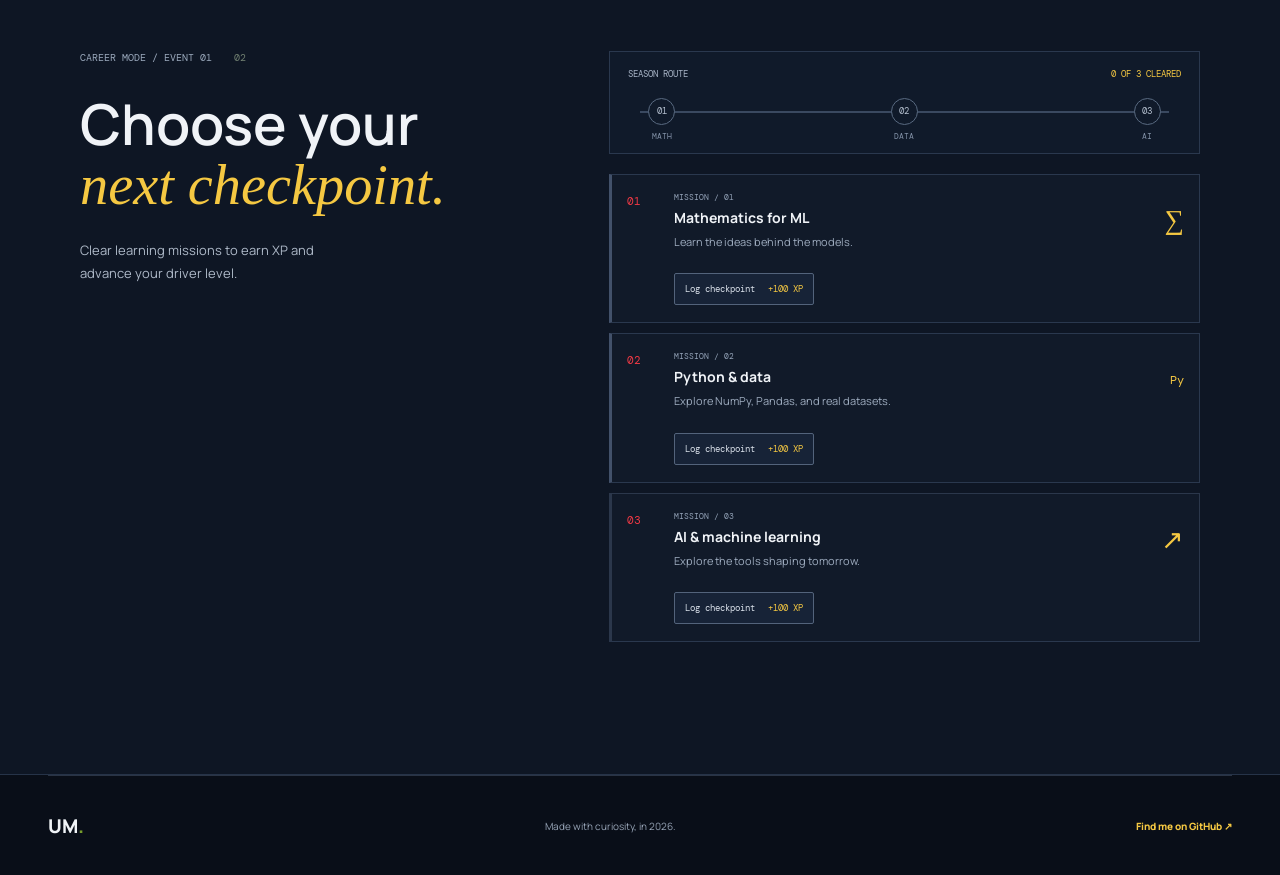
==== commit bdf04b02: "Eighteenth commit: add Contact link to Home" ====
--- a/index.html
+++ b/index.html
@@ -25,6 +25,7 @@
         <a href="#home">Home</a>
         <a href="about.html">About</a>
         <a href="projects.html">Projects</a>
+        <a href="contact.html">Contact</a>
         <a class="nav-link" href="https://github.com/UmidMustafa" target="_blank" rel="noreferrer">
           GitHub <span aria-hidden="true">↗</span>
         </a>
--- a/styles.css
+++ b/styles.css
@@ -492,51 +492,15 @@
 .youtube-link { gap: 10px; }
 .youtube-link > span:first-child { color: var(--race-red); }
 
-.logic-lab { display: grid; grid-template-columns: .7fr 1.3fr; align-items: center; gap: 8%; padding: 86px max(48px, calc((100% - 1120px) / 2)); border-block: 1px solid #263348; background: #0e1624; }
-.logic-lab-heading h2, .project-video-heading h2 { margin: 24px 0 14px; font-size: clamp(36px, 4vw, 52px); line-height: 1.05; font-weight: 600; }
-.logic-lab-heading h2 em, .project-video-heading h2 em { color: var(--green); font-family: var(--serif); font-weight: 400; }
-.logic-lab-heading > p:last-child { max-width: 280px; margin: 0; color: #aeb9c8; font-size: 13px; line-height: 1.8; }
-.logic-bench { min-width: 0; padding: 18px; border: 1px solid #34445b; background: #111a29; box-shadow: 5px 5px 0 rgba(239, 57, 69, .08); }
-.gate-selector { display: grid; grid-template-columns: repeat(4, minmax(0, 1fr)); gap: 7px; }
-.gate-selector button { min-height: 38px; border: 1px solid #3b4b62; border-radius: 2px; background: #172337; color: #aeb9c8; font: 9px var(--mono); cursor: pointer; transition: background 160ms ease, border-color 160ms ease, color 160ms ease; }
-.gate-selector button:hover { border-color: var(--green); color: var(--green); }
-.gate-selector button[aria-pressed="true"] { border-color: var(--race-red); background: rgba(239, 57, 69, .14); color: #ff8790; }
-.logic-circuit { min-height: 172px; display: grid; grid-template-columns: minmax(80px, 1fr) minmax(22px, .35fr) minmax(88px, .8fr) minmax(22px, .35fr) minmax(74px, .75fr); align-items: center; gap: 8px; padding: 24px 4px; }
-.logic-inputs { display: grid; gap: 9px; }
-.logic-input { min-width: 0; min-height: 49px; display: flex; justify-content: space-between; align-items: center; gap: 6px; padding: 0 9px; border: 1px solid #465770; border-radius: 2px; background: #152235; color: #aeb9c8; cursor: pointer; }
-.logic-input span { font: 8px var(--mono); }
-.logic-input .logic-bit { color: #c9d4e2; font: 14px var(--mono); }
-.logic-input[aria-pressed="true"] { border-color: var(--green); background: rgba(245, 200, 66, .1); color: var(--green); }
-.logic-input[aria-pressed="true"] .logic-bit { color: var(--green); }
-.logic-wire { height: 2px; background: #52647d; }
-.logic-gate-display { min-height: 92px; display: grid; align-content: center; justify-items: center; gap: 8px; border: 1px solid #3b4b62; background: #172337; }
-.active-gate-label { color: #aeb9c8; font: 7px var(--mono); }
-.gate-symbol { color: var(--green); font: 35px var(--serif); }
-.logic-output { display: grid; justify-items: center; gap: 5px; }
-.logic-output > span, .logic-output-state { color: #9aa8bb; font: 8px var(--mono); }
-.logic-output-bit { color: var(--green); font: 38px var(--mono); }
-.logic-output-state { color: var(--green); }
-.bench-footer { display: flex; justify-content: space-between; gap: 10px; padding-top: 12px; border-top: 1px solid #29364a; color: #8f9db0; font: 8px var(--mono); }
-.bench-footer b { color: var(--green); font-weight: 500; }
-.project-video { width: min(1120px, calc(100% - 96px)); margin-inline: auto; padding-block: 88px 104px; }
-.project-video-heading { display: flex; justify-content: space-between; align-items: end; gap: 28px; margin-bottom: 28px; }
-.project-video-heading h2 { margin-bottom: 0; }
-.project-video-heading .text-link { padding-bottom: 6px; }
-.project-video-frame { width: 100%; aspect-ratio: 16 / 9; border: 1px solid #334056; background: #111a29; }
-.project-video-frame iframe { display: block; width: 100%; height: 100%; border: 0; }
-
 @media (max-width: 800px) {
-  .project-hero, .project-feature, .project-video { width: min(100% - 48px, 620px); }
+  .project-hero, .project-feature { width: min(100% - 48px, 620px); }
   .project-hero { grid-template-columns: 1fr; gap: 34px; padding-block: 58px 72px; }
   .project-status-panel { max-width: 450px; }
   .project-feature { grid-template-columns: 1fr; gap: 30px; padding-block: 28px 78px; }
   .project-details { max-width: 540px; }
-  .logic-lab { grid-template-columns: 1fr; gap: 30px; padding: 70px max(24px, calc((100% - 620px) / 2)); }
-  .logic-lab-heading > p:last-child { max-width: 400px; }
-  .project-video { padding-block: 72px 84px; }
 }
 @media (max-width: 480px) {
-  .project-hero, .project-feature, .project-video { width: calc(100% - 36px); }
+  .project-hero, .project-feature { width: calc(100% - 36px); }
   .project-hero { padding-block: 52px 60px; }
   .project-hero h1 { font-size: 52px; }
   .project-hero-intro { font-size: 14px; }
@@ -545,15 +509,55 @@
   .project-status-footer { flex-wrap: wrap; }
   .project-photo figcaption { font-size: 7px; }
   .gate-grid { grid-template-columns: repeat(2, minmax(0, 1fr)); }
-  .logic-lab { padding: 62px 18px; }
-  .logic-bench { padding: 13px; }
-  .logic-circuit { min-height: 0; grid-template-columns: 1fr; gap: 11px; padding: 18px 0; }
-  .logic-inputs { grid-template-columns: repeat(2, minmax(0, 1fr)); }
-  .logic-wire { width: 2px; height: 15px; justify-self: center; }
-  .logic-gate-display { min-height: 72px; }
-  .logic-output { padding-block: 6px; }
-  .project-video-heading { align-items: start; flex-direction: column; gap: 16px; }
+}
+
+.contact-page .site-nav a[aria-current="page"] { color: var(--green); }
+.contact-main { position: relative; z-index: 1; width: min(1120px, calc(100% - 96px)); min-height: calc(100vh - 190px); margin-inline: auto; }
+.contact-hero { padding-block: 84px 40px; }
+.contact-heading-row { display: grid; grid-template-columns: minmax(0, 1fr) auto; align-items: end; gap: 40px; margin-top: 23px; }
+.contact-heading-row h1 { margin: 0 0 17px; font-size: clamp(52px, 7vw, 82px); line-height: .98; }
+.contact-heading-row h1 span { color: var(--green); font-family: var(--serif); font-weight: 400; }
+.contact-intro { max-width: 610px; margin: 0; color: #aeb9c8; font-size: 15px; line-height: 1.8; }
+.contact-signal { min-width: 140px; min-height: 94px; display: flex; align-items: center; gap: 13px; padding: 14px; border: 1px solid #334056; border-left: 3px solid var(--race-red); background: #121d2d; }
+.contact-signal span { color: var(--green); font: 39px var(--mono); }
+.contact-signal small { color: #9aa8bb; font: 8px/1.5 var(--mono); }
+.contact-channels { display: grid; grid-template-columns: repeat(3, minmax(0, 1fr)); gap: 12px; padding-block: 25px 40px; }
+.contact-card { min-width: 0; min-height: 226px; display: flex; flex-direction: column; justify-content: space-between; padding: 18px; border: 1px solid #2a384e; border-top: 3px solid #53637b; background: #111a29; transition: transform 180ms ease, border-color 180ms ease, background 180ms ease; }
+.contact-github { border-top-color: #66778f; }
+.contact-linkedin { border-top-color: var(--green); }
+.contact-email { border-top-color: var(--race-red); }
+.contact-card:hover { transform: translateY(-4px); border-color: #64748b; background: #152135; }
+.contact-card-top, .contact-card-bottom { display: flex; justify-content: space-between; align-items: center; gap: 10px; }
+.contact-card-top { color: #93a2b7; font: 8px var(--mono); }
+.contact-monogram { width: 31px; height: 31px; display: grid; place-items: center; border: 1px solid #465770; color: var(--green); font: 10px var(--mono); }
+.contact-card h2 { margin: 22px 0 7px; color: #f0f3f7; font-size: 22px; font-weight: 700; }
+.contact-card p { margin: 0; overflow-wrap: anywhere; color: #aeb9c8; font-size: 11px; line-height: 1.6; }
+.contact-card-bottom { margin-top: 20px; padding-top: 12px; border-top: 1px solid #2a384e; color: #97a5b8; font: 8px var(--mono); }
+.contact-arrow { color: var(--green); font-size: 16px; }
+.contact-backline { display: flex; justify-content: space-between; gap: 15px; padding-block: 18px 25px; border-top: 1px solid #263348; color: #8998ad; font: 8px var(--mono); }
+.contact-backline a { color: var(--green); }
+.contact-backline a span { padding-left: 5px; }
+
+@media (max-width: 800px) {
+  .contact-main { width: min(100% - 48px, 620px); }
+  .contact-hero { padding-block: 68px 30px; }
+  .contact-heading-row { gap: 24px; }
+  .contact-channels { grid-template-columns: 1fr; gap: 10px; }
+  .contact-card { min-height: 185px; }
+  .contact-card:hover { transform: none; }
+}
+@media (max-width: 480px) {
+  .contact-main { width: calc(100% - 36px); }
+  .contact-hero { padding-block: 55px 25px; }
+  .contact-heading-row { grid-template-columns: 1fr; gap: 22px; }
+  .contact-heading-row h1 { font-size: 52px; }
+  .contact-intro { font-size: 14px; }
+  .contact-signal { min-height: 70px; min-width: 128px; justify-self: start; }
+  .contact-signal span { font-size: 31px; }
+  .contact-card { min-height: 172px; padding: 15px; }
+  .contact-backline { align-items: flex-start; flex-direction: column; }
 }
 @media (prefers-reduced-motion: reduce) {
-  .gate-selector button, .logic-input { transition: none; }
+  .contact-card { transition: none; }
+  .contact-card:hover { transform: none; }
 }
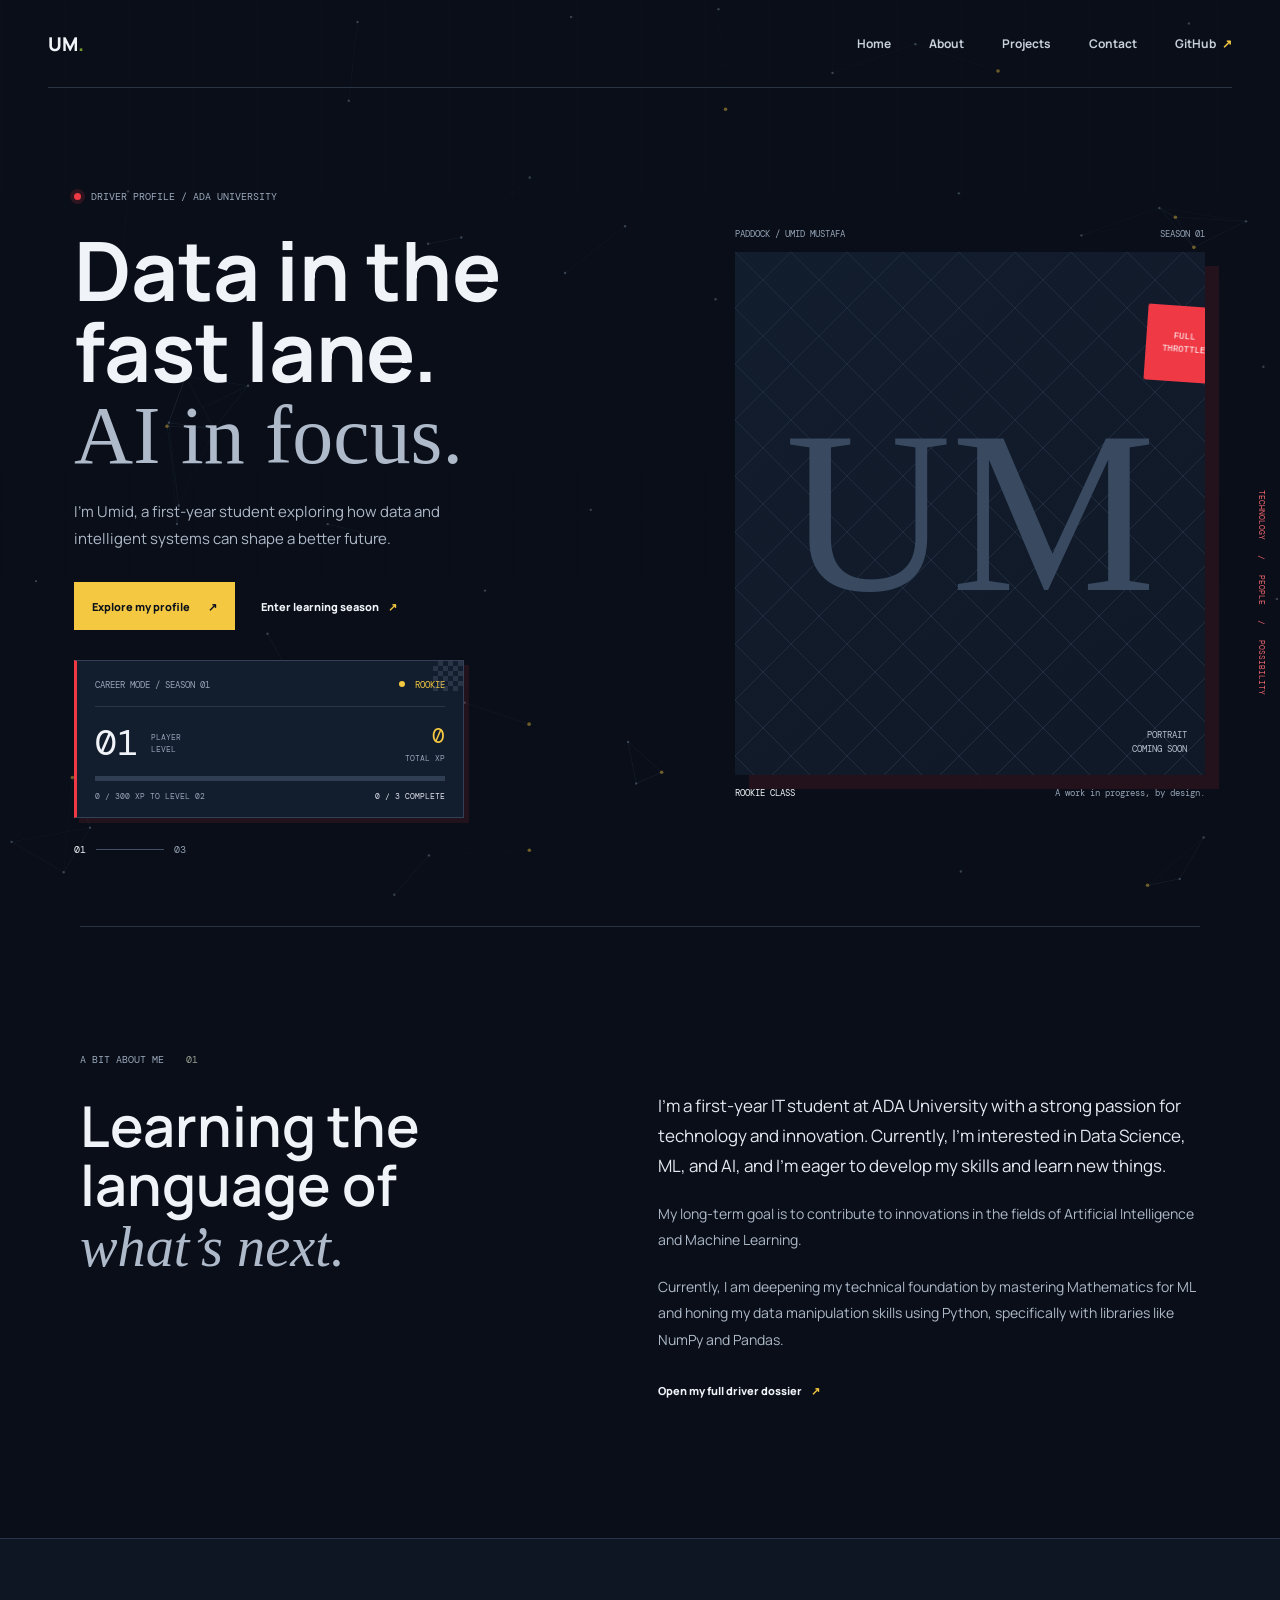
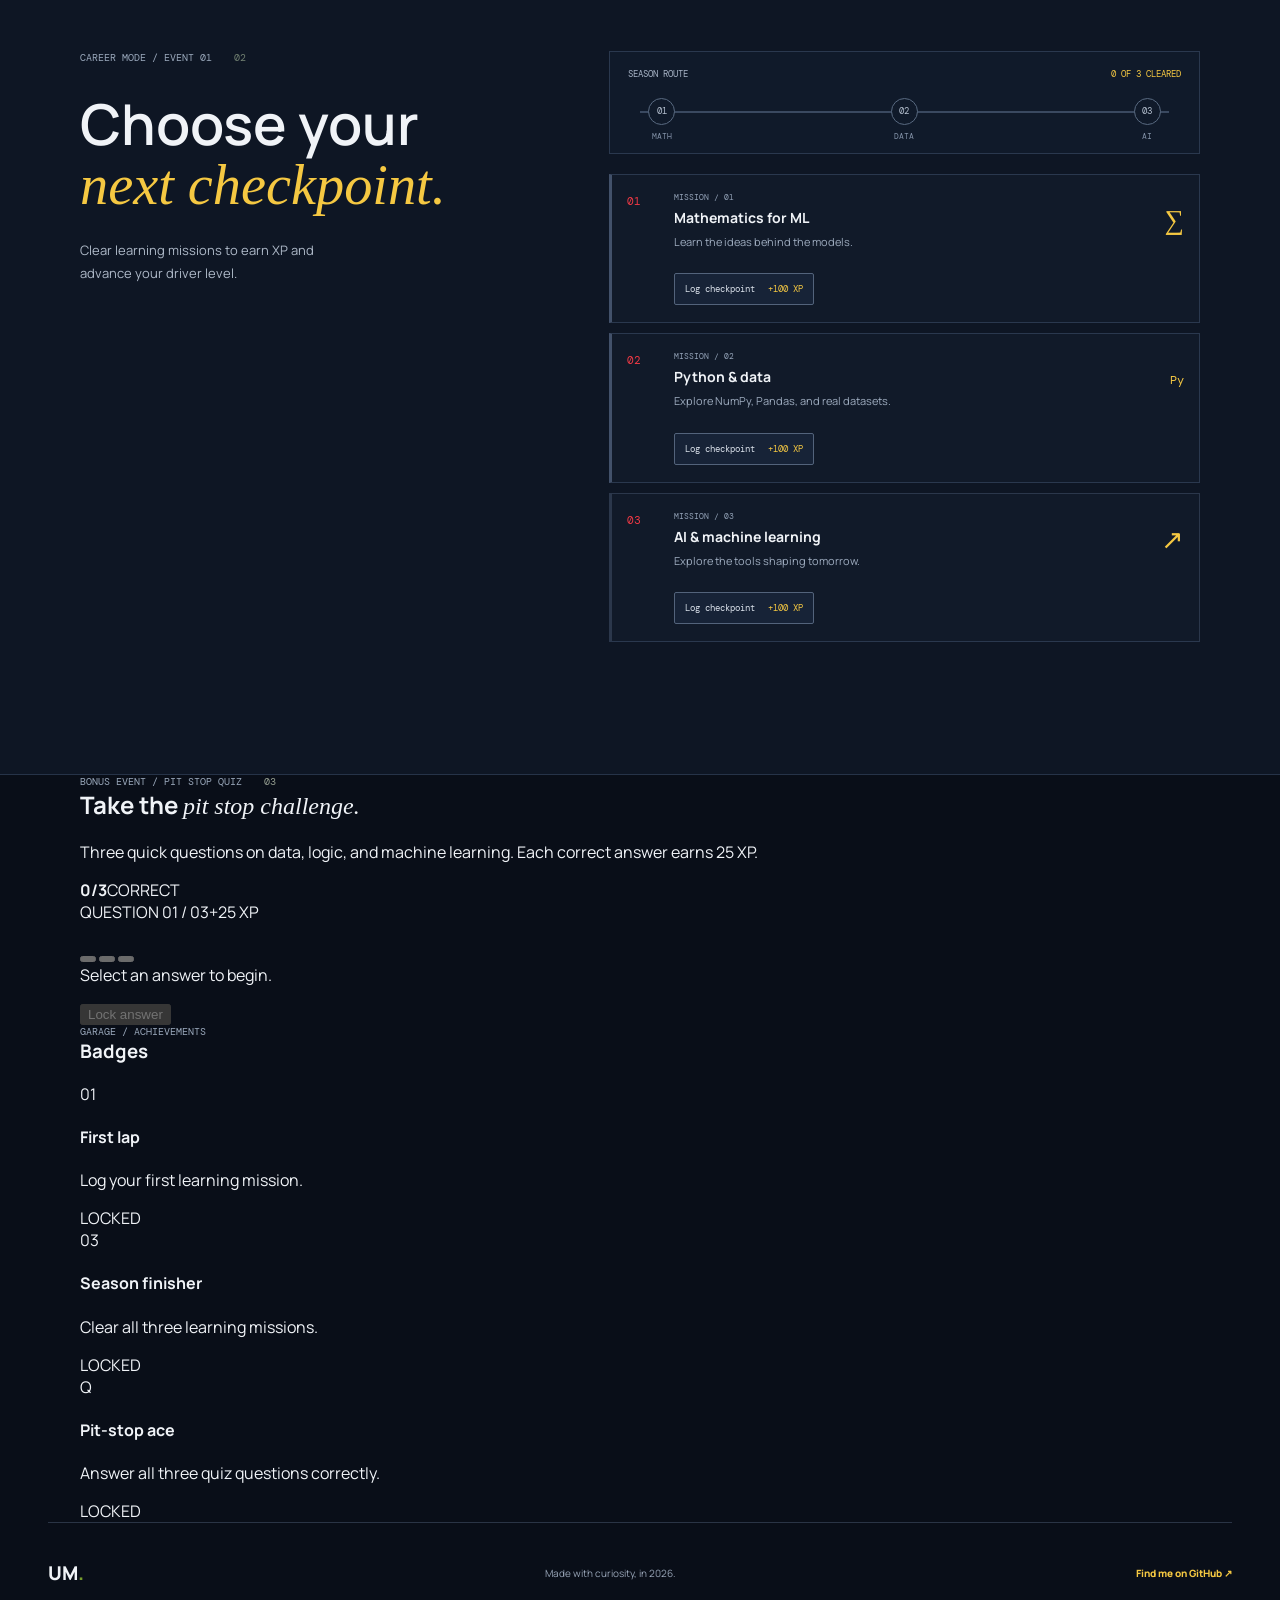
==== commit 8a0a1224: "Twenty-second commit: add pit stop challenge" ====
--- a/index.html
+++ b/index.html
@@ -45,7 +45,7 @@
             <a class="text-link" href="#focus">Enter learning season <span aria-hidden="true">↗</span></a>
           </div>
           <div class="season-card" aria-label="Career mode player progress">
-            <div class="season-card-top"><span>CAREER MODE / SEASON 01</span><span class="season-status"><i></i> ROOKIE</span></div>
+            <div class="season-card-top"><span>CAREER MODE / SEASON 01</span><span class="season-status"><i></i> <span class="player-rank">ROOKIE</span></span></div>
             <div class="season-level"><span class="level-number">01</span><span class="level-copy">PLAYER<br />LEVEL</span><span class="season-total"><strong class="xp-total">0</strong><small> TOTAL XP</small></span></div>
             <div class="xp-track" role="progressbar" aria-label="Progress to next level" aria-valuemin="0" aria-valuemax="300" aria-valuenow="0"><span class="xp-fill"></span></div>
             <div class="season-card-bottom"><span class="level-progress">0 / 300 XP TO LEVEL 02</span><span class="mission-counter">0 / 3 COMPLETE</span></div>
@@ -127,6 +127,50 @@
           </div>
         </div>
       </section>
+
+      <section class="challenge section-wrap" id="challenge" aria-labelledby="challenge-title">
+        <div class="challenge-heading">
+          <div>
+            <p class="eyebrow">Bonus event / pit stop quiz <span class="section-number">03</span></p>
+            <h2 id="challenge-title">Take the <em>pit stop challenge.</em></h2>
+            <p class="challenge-intro">Three quick questions on data, logic, and machine learning. Each correct answer earns 25 XP.</p>
+          </div>
+          <div class="challenge-score" aria-label="Quiz score"><strong class="quiz-score">0/3</strong><span>CORRECT</span></div>
+        </div>
+        <div class="challenge-grid">
+          <div class="quiz-panel" data-quiz>
+            <div class="quiz-top"><span class="quiz-stage">QUESTION 01 / 03</span><span class="quiz-reward">+25 XP</span></div>
+            <h3 class="quiz-question"></h3>
+            <div class="quiz-options" role="group" aria-label="Answer options">
+              <button class="quiz-option" type="button" data-quiz-choice=""></button>
+              <button class="quiz-option" type="button" data-quiz-choice=""></button>
+              <button class="quiz-option" type="button" data-quiz-choice=""></button>
+            </div>
+            <div class="quiz-controls">
+              <p class="quiz-feedback" aria-live="polite">Select an answer to begin.</p>
+              <button class="quiz-submit" type="button" disabled>Lock answer</button>
+            </div>
+          </div>
+          <aside class="achievement-panel" aria-labelledby="achievement-title">
+            <div class="achievement-heading"><p class="eyebrow">Garage / achievements</p><h3 id="achievement-title">Badges</h3></div>
+            <article class="achievement-card" data-achievement="first-lap">
+              <span class="achievement-mark" aria-hidden="true">01</span>
+              <div><h4>First lap</h4><p>Log your first learning mission.</p></div>
+              <span class="achievement-state">LOCKED</span>
+            </article>
+            <article class="achievement-card" data-achievement="season-finish">
+              <span class="achievement-mark" aria-hidden="true">03</span>
+              <div><h4>Season finisher</h4><p>Clear all three learning missions.</p></div>
+              <span class="achievement-state">LOCKED</span>
+            </article>
+            <article class="achievement-card" data-achievement="quiz-ace">
+              <span class="achievement-mark" aria-hidden="true">Q</span>
+              <div><h4>Pit-stop ace</h4><p>Answer all three quiz questions correctly.</p></div>
+              <span class="achievement-state">LOCKED</span>
+            </article>
+          </aside>
+        </div>
+      </section>
     </main>
 
     <footer class="site-footer">
